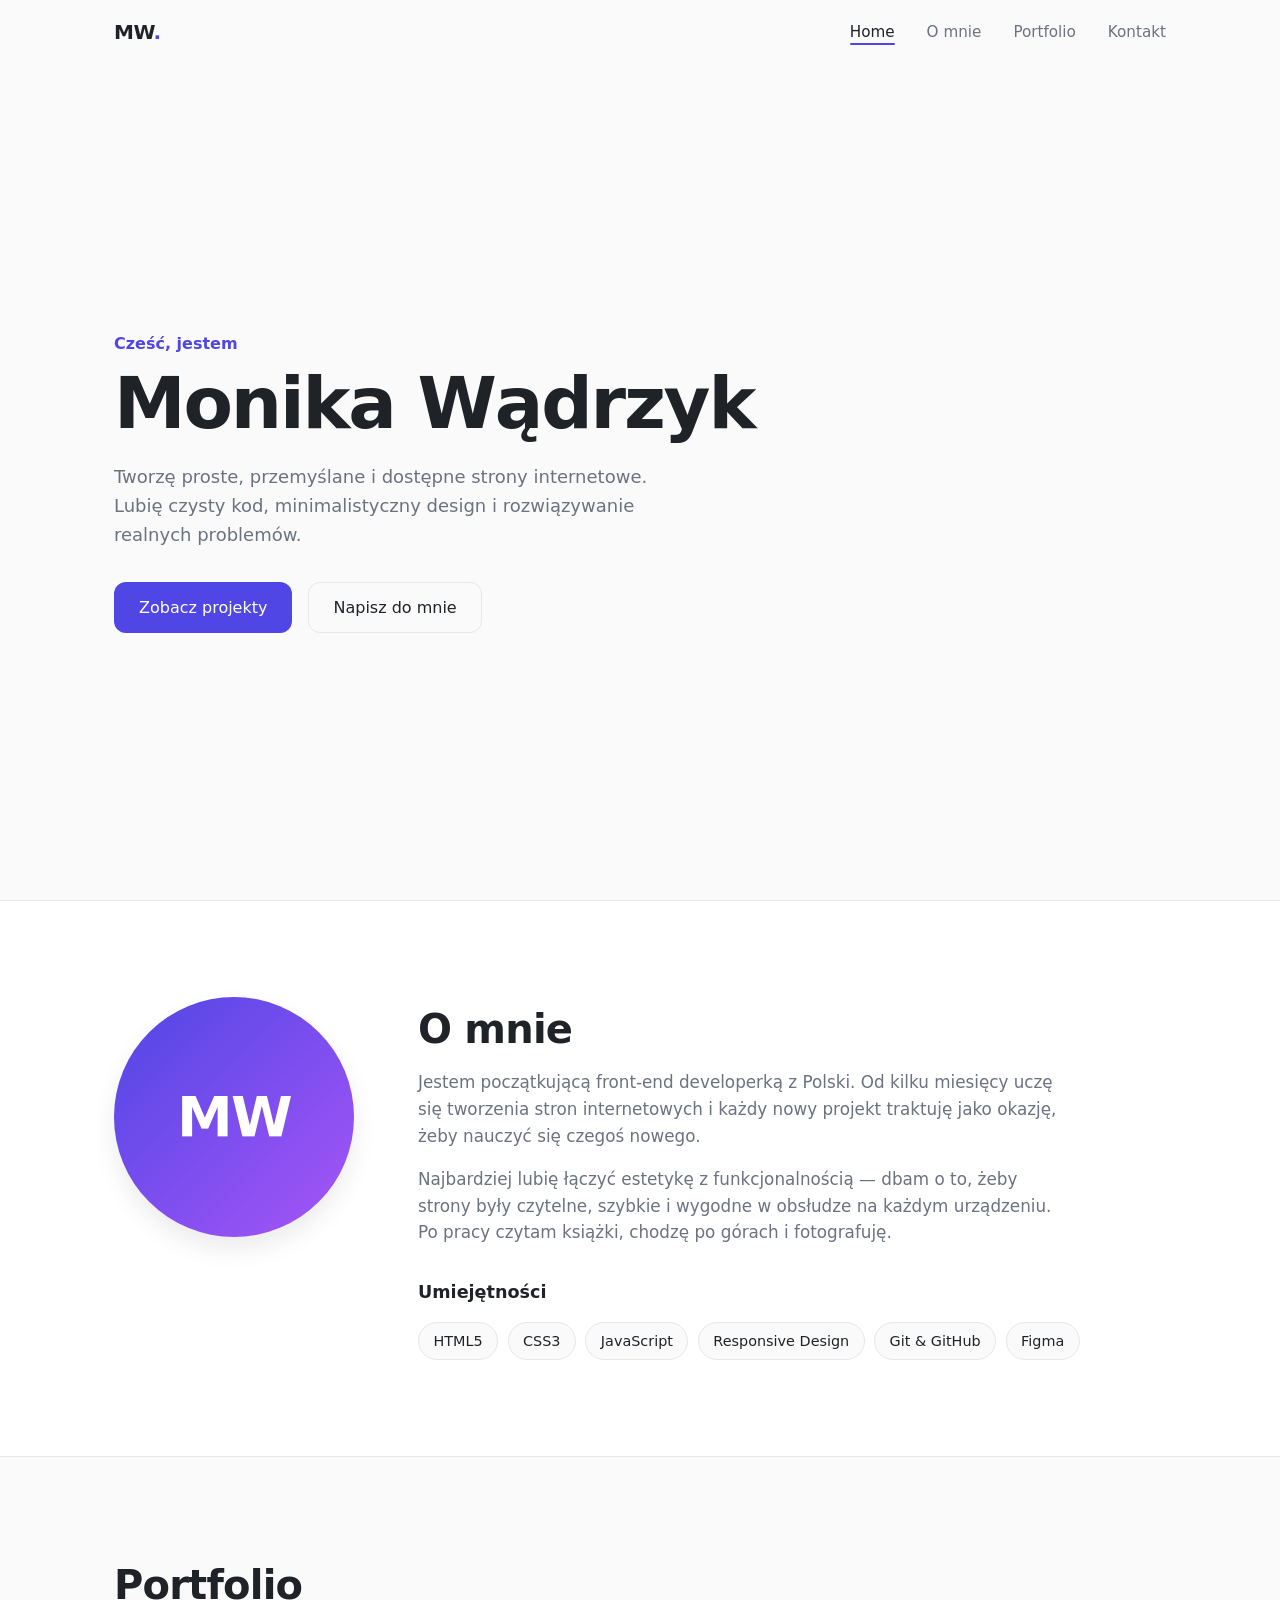
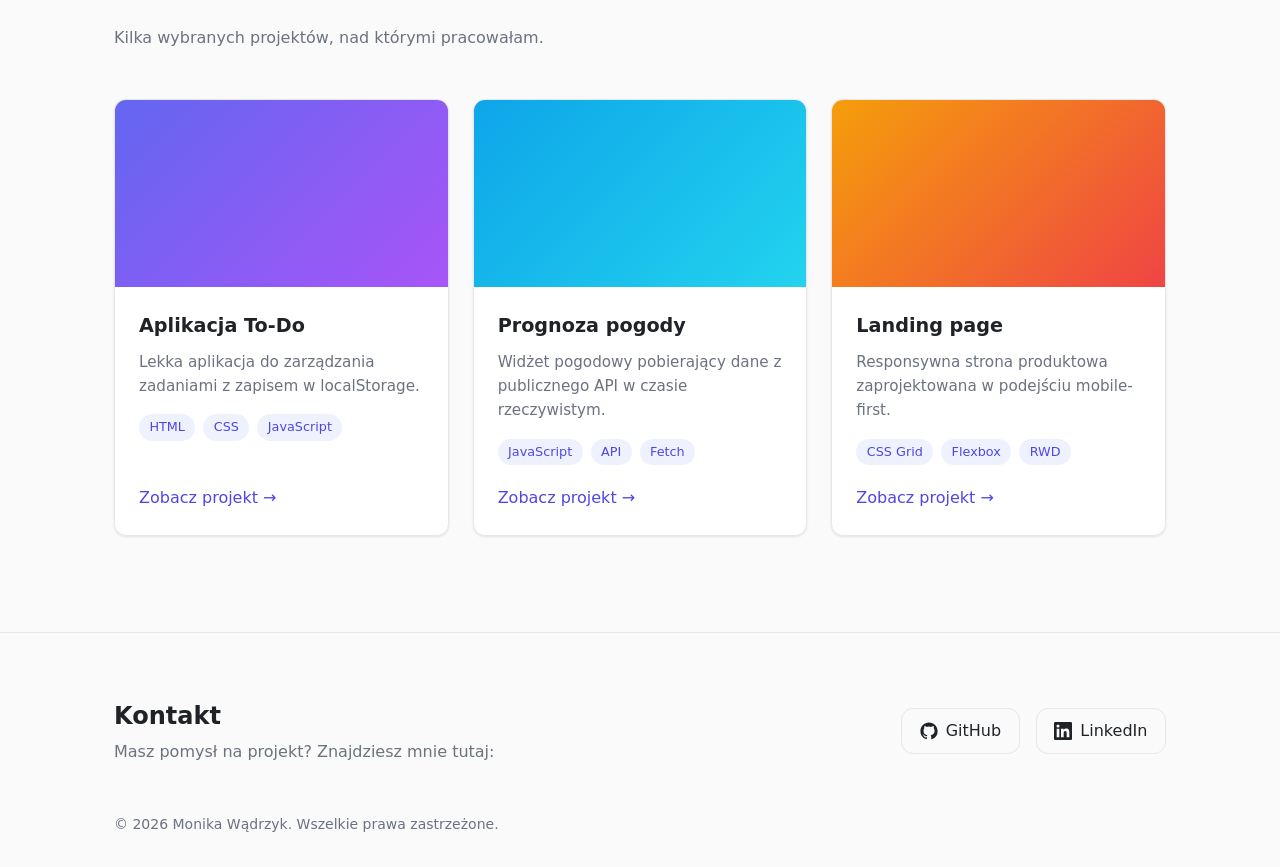
==== index.html @ dde465e7 "Dodaj sekcję O mnie Nowa sekcja z krótkim opisem i listą umiejętności (style w about.css), link w na" ====
<!DOCTYPE html>
<html lang="pl">
<head>
  <meta charset="UTF-8">
  <meta name="viewport" content="width=device-width, initial-scale=1.0">
  <title>Monika Wądrzyk — Strona osobista</title>
  <link rel="stylesheet" href="styles.css">
  <link rel="stylesheet" href="about.css">
</head>
<body>
  <header class="navbar">
    <div class="container navbar__inner">
      <a href="#home" class="navbar__logo">MW<span>.</span></a>
      <button class="navbar__toggle" aria-label="Otwórz menu" aria-expanded="false">
        <span></span><span></span><span></span>
      </button>
      <nav>
        <ul class="navbar__links">
          <li><a href="#home" class="active">Home</a></li>
          <li><a href="#o-mnie">O mnie</a></li>
          <li><a href="#portfolio">Portfolio</a></li>
          <li><a href="#kontakt">Kontakt</a></li>
        </ul>
      </nav>
    </div>
  </header>

  <main>
    <section id="home" class="hero">
      <div class="container">
        <p class="hero__greeting">Cześć, jestem</p>
        <h1 class="hero__name">Monika Wądrzyk</h1>
        <p class="hero__description">
          Tworzę proste, przemyślane i dostępne strony internetowe.
          Lubię czysty kod, minimalistyczny design i rozwiązywanie realnych problemów.
        </p>
        <div class="hero__actions">
          <a href="#portfolio" class="btn btn--primary">Zobacz projekty</a>
          <a href="#kontakt" class="btn btn--ghost">Napisz do mnie</a>
        </div>
      </div>
    </section>

    <section id="o-mnie" class="about">
      <div class="container about__inner">
        <div class="about__photo" aria-hidden="true">MW</div>
        <div class="about__content">
          <h2 class="section-title">O mnie</h2>
          <p class="about__text">
            Jestem początkującą front-end developerką z Polski. Od kilku miesięcy uczę się
            tworzenia stron internetowych i każdy nowy projekt traktuję jako okazję,
            żeby nauczyć się czegoś nowego.
          </p>
          <p class="about__text">
            Najbardziej lubię łączyć estetykę z funkcjonalnością — dbam o to, żeby strony
            były czytelne, szybkie i wygodne w obsłudze na każdym urządzeniu.
            Po pracy czytam książki, chodzę po górach i fotografuję.
          </p>

          <h3 class="about__subtitle">Umiejętności</h3>
          <ul class="about__skills">
            <li>HTML5</li>
            <li>CSS3</li>
            <li>JavaScript</li>
            <li>Responsive Design</li>
            <li>Git &amp; GitHub</li>
            <li>Figma</li>
          </ul>
        </div>
      </div>
    </section>

    <section id="portfolio" class="portfolio">
      <div class="container">
        <h2 class="section-title">Portfolio</h2>
        <p class="section-subtitle">Kilka wybranych projektów, nad którymi pracowałam.</p>

        <div class="cards">
          <article class="card">
            <div class="card__image card__image--1" aria-hidden="true"></div>
            <div class="card__body">
              <h3 class="card__title">Aplikacja To-Do</h3>
              <p class="card__text">Lekka aplikacja do zarządzania zadaniami z zapisem w localStorage.</p>
              <ul class="card__tags">
                <li>HTML</li><li>CSS</li><li>JavaScript</li>
              </ul>
              <a href="#" class="card__link">Zobacz projekt &rarr;</a>
            </div>
          </article>

          <article class="card">
            <div class="card__image card__image--2" aria-hidden="true"></div>
            <div class="card__body">
              <h3 class="card__title">Prognoza pogody</h3>
              <p class="card__text">Widżet pogodowy pobierający dane z publicznego API w czasie rzeczywistym.</p>
              <ul class="card__tags">
                <li>JavaScript</li><li>API</li><li>Fetch</li>
              </ul>
              <a href="#" class="card__link">Zobacz projekt &rarr;</a>
            </div>
          </article>

          <article class="card">
            <div class="card__image card__image--3" aria-hidden="true"></div>
            <div class="card__body">
              <h3 class="card__title">Landing page</h3>
              <p class="card__text">Responsywna strona produktowa zaprojektowana w podejściu mobile-first.</p>
              <ul class="card__tags">
                <li>CSS Grid</li><li>Flexbox</li><li>RWD</li>
              </ul>
              <a href="#" class="card__link">Zobacz projekt &rarr;</a>
            </div>
          </article>
        </div>
      </div>
    </section>
  </main>

  <footer id="kontakt" class="footer">
    <div class="container footer__inner">
      <div>
        <h2 class="footer__title">Kontakt</h2>
        <p class="footer__text">Masz pomysł na projekt? Znajdziesz mnie tutaj:</p>
      </div>
      <ul class="footer__links">
        <li>
          <a href="https://github.com/monikawadrzyk-bot" target="_blank" rel="noopener noreferrer">
            <svg viewBox="0 0 24 24" aria-hidden="true"><path d="M12 .5C5.65.5.5 5.65.5 12a11.5 11.5 0 0 0 7.86 10.92c.58.1.79-.25.79-.56v-2c-3.2.7-3.87-1.37-3.87-1.37-.52-1.33-1.28-1.69-1.28-1.69-1.05-.72.08-.7.08-.7 1.16.08 1.77 1.19 1.77 1.19 1.03 1.77 2.7 1.26 3.36.96.1-.75.4-1.26.73-1.55-2.55-.29-5.24-1.28-5.24-5.69 0-1.26.45-2.29 1.19-3.1-.12-.29-.52-1.46.11-3.05 0 0 .97-.31 3.17 1.18a11 11 0 0 1 5.77 0c2.2-1.49 3.17-1.18 3.17-1.18.63 1.59.23 2.76.11 3.05.74.81 1.19 1.84 1.19 3.1 0 4.42-2.7 5.4-5.26 5.68.41.36.78 1.06.78 2.14v3.17c0 .31.21.67.8.56A11.5 11.5 0 0 0 23.5 12C23.5 5.65 18.35.5 12 .5Z"/></svg>
            GitHub
          </a>
        </li>
        <li>
          <a href="https://www.linkedin.com/" target="_blank" rel="noopener noreferrer">
            <svg viewBox="0 0 24 24" aria-hidden="true"><path d="M20.45 20.45h-3.56v-5.57c0-1.33-.02-3.04-1.85-3.04-1.85 0-2.14 1.45-2.14 2.94v5.67H9.35V9h3.41v1.56h.05c.48-.9 1.64-1.85 3.37-1.85 3.6 0 4.27 2.37 4.27 5.46v6.28ZM5.34 7.43a2.06 2.06 0 1 1 0-4.13 2.06 2.06 0 0 1 0 4.13ZM7.12 20.45H3.56V9h3.56v11.45ZM22.22 0H1.77C.79 0 0 .77 0 1.73v20.54C0 23.23.79 24 1.77 24h20.45c.98 0 1.78-.77 1.78-1.73V1.73C24 .77 23.2 0 22.22 0Z"/></svg>
            LinkedIn
          </a>
        </li>
      </ul>
    </div>
    <div class="container footer__bottom">
      <p>&copy; <span id="year"></span> Monika Wądrzyk. Wszelkie prawa zastrzeżone.</p>
    </div>
  </footer>

  <script src="script.js"></script>
</body>
</html>
---- styles.css ----
/* ===== Zmienne ===== */
:root {
  --color-bg: #fafafa;
  --color-surface: #ffffff;
  --color-text: #1f2328;
  --color-muted: #6b7280;
  --color-border: #e5e7eb;
  --color-accent: #4f46e5;
  --color-accent-hover: #4338ca;
  --color-accent-soft: #eef2ff;

  --font-sans: system-ui, -apple-system, "Segoe UI", Roboto, "Helvetica Neue", Arial, sans-serif;
  --radius: 12px;
  --shadow: 0 1px 3px rgba(0, 0, 0, 0.06), 0 1px 2px rgba(0, 0, 0, 0.04);
  --shadow-hover: 0 12px 24px rgba(0, 0, 0, 0.08);
  --max-width: 1100px;
  --nav-height: 64px;
  --transition: 0.2s ease;
}

@media (prefers-color-scheme: dark) {
  :root {
    --color-bg: #0f1115;
    --color-surface: #171a21;
    --color-text: #e6e8eb;
    --color-muted: #9aa1ac;
    --color-border: #2a2f3a;
    --color-accent: #818cf8;
    --color-accent-hover: #a5b4fc;
    --color-accent-soft: #1e2140;
    --shadow: 0 1px 3px rgba(0, 0, 0, 0.4);
    --shadow-hover: 0 12px 24px rgba(0, 0, 0, 0.5);
  }
}

/* ===== Reset / baza ===== */
*,
*::before,
*::after {
  box-sizing: border-box;
  margin: 0;
  padding: 0;
}

html {
  scroll-behavior: smooth;
  scroll-padding-top: var(--nav-height);
}

body {
  font-family: var(--font-sans);
  background: var(--color-bg);
  color: var(--color-text);
  line-height: 1.6;
  -webkit-font-smoothing: antialiased;
}

a {
  color: inherit;
  text-decoration: none;
}

ul {
  list-style: none;
}

.container {
  width: 100%;
  max-width: var(--max-width);
  margin: 0 auto;
  padding: 0 1.5rem;
}

/* ===== Navbar ===== */
.navbar {
  position: sticky;
  top: 0;
  z-index: 100;
  height: var(--nav-height);
  background: color-mix(in srgb, var(--color-bg) 85%, transparent);
  backdrop-filter: blur(10px);
  border-bottom: 1px solid transparent;
  transition: border-color var(--transition);
}

.navbar.scrolled {
  border-bottom-color: var(--color-border);
}

.navbar__inner {
  display: flex;
  align-items: center;
  justify-content: space-between;
  height: 100%;
}

.navbar__logo {
  font-weight: 700;
  font-size: 1.25rem;
  letter-spacing: -0.02em;
}

.navbar__logo span {
  color: var(--color-accent);
}

.navbar__links {
  display: flex;
  gap: 2rem;
}

.navbar__links a {
  font-size: 0.95rem;
  color: var(--color-muted);
  position: relative;
  transition: color var(--transition);
}

.navbar__links a:hover,
.navbar__links a.active {
  color: var(--color-text);
}

.navbar__links a.active::after {
  content: "";
  position: absolute;
  left: 0;
  right: 0;
  bottom: -4px;
  height: 2px;
  background: var(--color-accent);
  border-radius: 2px;
}

.navbar__toggle {
  display: none;
  flex-direction: column;
  gap: 5px;
  background: none;
  border: none;
  cursor: pointer;
  padding: 0.5rem;
}

.navbar__toggle span {
  width: 22px;
  height: 2px;
  background: var(--color-text);
  border-radius: 2px;
  transition: transform var(--transition), opacity var(--transition);
}

/* ===== Hero ===== */
.hero {
  min-height: calc(100vh - var(--nav-height));
  display: flex;
  align-items: center;
  padding: 4rem 0;
}

.hero__greeting {
  color: var(--color-accent);
  font-weight: 600;
  margin-bottom: 0.5rem;
}

.hero__name {
  font-size: clamp(2.5rem, 7vw, 4.5rem);
  line-height: 1.1;
  letter-spacing: -0.03em;
  margin-bottom: 1.25rem;
}

.hero__description {
  max-width: 560px;
  font-size: 1.125rem;
  color: var(--color-muted);
  margin-bottom: 2rem;
}

.hero__actions {
  display: flex;
  flex-wrap: wrap;
  gap: 1rem;
}

/* ===== Przyciski ===== */
.btn {
  display: inline-block;
  padding: 0.75rem 1.5rem;
  border-radius: var(--radius);
  font-weight: 500;
  border: 1px solid transparent;
  transition: background var(--transition), border-color var(--transition), transform var(--transition);
}

.btn:hover {
  transform: translateY(-2px);
}

.btn--primary {
  background: var(--color-accent);
  color: #fff;
}

.btn--primary:hover {
  background: var(--color-accent-hover);
}

.btn--ghost {
  border-color: var(--color-border);
}

.btn--ghost:hover {
  border-color: var(--color-accent);
}

/* ===== Portfolio ===== */
.portfolio {
  padding: 6rem 0;
}

.section-title {
  font-size: clamp(1.75rem, 4vw, 2.5rem);
  letter-spacing: -0.02em;
  margin-bottom: 0.5rem;
}

.section-subtitle {
  color: var(--color-muted);
  margin-bottom: 3rem;
}

.cards {
  display: grid;
  grid-template-columns: repeat(auto-fit, minmax(280px, 1fr));
  gap: 1.5rem;
}

.card {
  background: var(--color-surface);
  border: 1px solid var(--color-border);
  border-radius: var(--radius);
  overflow: hidden;
  box-shadow: var(--shadow);
  transition: transform var(--transition), box-shadow var(--transition);
  display: flex;
  flex-direction: column;
}

.card:hover {
  transform: translateY(-4px);
  box-shadow: var(--shadow-hover);
}

.card__image {
  aspect-ratio: 16 / 9;
}

.card__image--1 { background: linear-gradient(135deg, #6366f1, #a855f7); }
.card__image--2 { background: linear-gradient(135deg, #0ea5e9, #22d3ee); }
.card__image--3 { background: linear-gradient(135deg, #f59e0b, #ef4444); }

.card__body {
  padding: 1.5rem;
  display: flex;
  flex-direction: column;
  flex: 1;
}

.card__title {
  font-size: 1.2rem;
  margin-bottom: 0.5rem;
}

.card__text {
  color: var(--color-muted);
  font-size: 0.95rem;
  margin-bottom: 1rem;
}

.card__tags {
  display: flex;
  flex-wrap: wrap;
  gap: 0.5rem;
  margin-bottom: 1.25rem;
}

.card__tags li {
  font-size: 0.8rem;
  padding: 0.2rem 0.65rem;
  border-radius: 999px;
  background: var(--color-accent-soft);
  color: var(--color-accent);
}

.card__link {
  margin-top: auto;
  font-weight: 500;
  color: var(--color-accent);
}

.card__link:hover {
  color: var(--color-accent-hover);
}

/* ===== Stopka ===== */
.footer {
  border-top: 1px solid var(--color-border);
  padding: 4rem 0 2rem;
}

.footer__inner {
  display: flex;
  flex-wrap: wrap;
  justify-content: space-between;
  align-items: center;
  gap: 2rem;
  margin-bottom: 3rem;
}

.footer__title {
  font-size: 1.5rem;
  margin-bottom: 0.25rem;
}

.footer__text {
  color: var(--color-muted);
}

.footer__links {
  display: flex;
  gap: 1rem;
}

.footer__links a {
  display: inline-flex;
  align-items: center;
  gap: 0.5rem;
  padding: 0.6rem 1.1rem;
  border: 1px solid var(--color-border);
  border-radius: var(--radius);
  transition: border-color var(--transition), color var(--transition);
}

.footer__links a:hover {
  border-color: var(--color-accent);
  color: var(--color-accent);
}

.footer__links svg {
  width: 18px;
  height: 18px;
  fill: currentColor;
}

.footer__bottom {
  color: var(--color-muted);
  font-size: 0.875rem;
}

/* ===== Animacja pojawiania się ===== */
.reveal {
  opacity: 0;
  transform: translateY(20px);
  transition: opacity 0.6s ease, transform 0.6s ease;
}

.reveal.visible {
  opacity: 1;
  transform: none;
}

@media (prefers-reduced-motion: reduce) {
  html { scroll-behavior: auto; }
  *, .reveal {
    transition: none !important;
  }
  .reveal {
    opacity: 1;
    transform: none;
  }
}

/* ===== Responsywność ===== */
@media (max-width: 640px) {
  .navbar__toggle {
    display: flex;
    margin-left: auto;
  }

  .navbar__links {
    position: absolute;
    top: var(--nav-height);
    left: 0;
    right: 0;
    flex-direction: column;
    gap: 0;
    background: var(--color-bg);
    border-bottom: 1px solid var(--color-border);
    max-height: 0;
    overflow: hidden;
    transition: max-height var(--transition);
  }

  .navbar__links.open {
    max-height: 300px;
  }

  .navbar__links a {
    display: block;
    padding: 1rem 1.5rem;
  }

  .navbar__links a.active::after {
    display: none;
  }

  .navbar__toggle[aria-expanded="true"] span:nth-child(1) {
    transform: translateY(7px) rotate(45deg);
  }
  .navbar__toggle[aria-expanded="true"] span:nth-child(2) {
    opacity: 0;
  }
  .navbar__toggle[aria-expanded="true"] span:nth-child(3) {
    transform: translateY(-7px) rotate(-45deg);
  }
}
---- about.css ----
/* ===== Sekcja O mnie ===== */
.about {
  padding: 6rem 0;
  background: var(--color-surface);
  border-top: 1px solid var(--color-border);
  border-bottom: 1px solid var(--color-border);
}

.about__inner {
  display: grid;
  grid-template-columns: 240px 1fr;
  gap: 4rem;
  align-items: start;
}

.about__photo {
  aspect-ratio: 1;
  border-radius: 50%;
  display: grid;
  place-items: center;
  font-size: 3.5rem;
  font-weight: 700;
  letter-spacing: -0.03em;
  color: #fff;
  background: linear-gradient(135deg, var(--color-accent), #a855f7);
  box-shadow: var(--shadow-hover);
}

.about__text {
  color: var(--color-muted);
  font-size: 1.05rem;
  max-width: 640px;
  margin-bottom: 1rem;
}

.about__subtitle {
  font-size: 1.1rem;
  margin: 2rem 0 1rem;
}

.about__skills {
  display: flex;
  flex-wrap: wrap;
  gap: 0.6rem;
}

.about__skills li {
  padding: 0.4rem 0.9rem;
  border: 1px solid var(--color-border);
  border-radius: 999px;
  font-size: 0.9rem;
  background: var(--color-bg);
  transition: border-color var(--transition), color var(--transition);
}

.about__skills li:hover {
  border-color: var(--color-accent);
  color: var(--color-accent);
}

@media (max-width: 768px) {
  .about__inner {
    grid-template-columns: 1fr;
    gap: 2rem;
  }

  .about__photo {
    width: 160px;
    font-size: 2.5rem;
  }
}
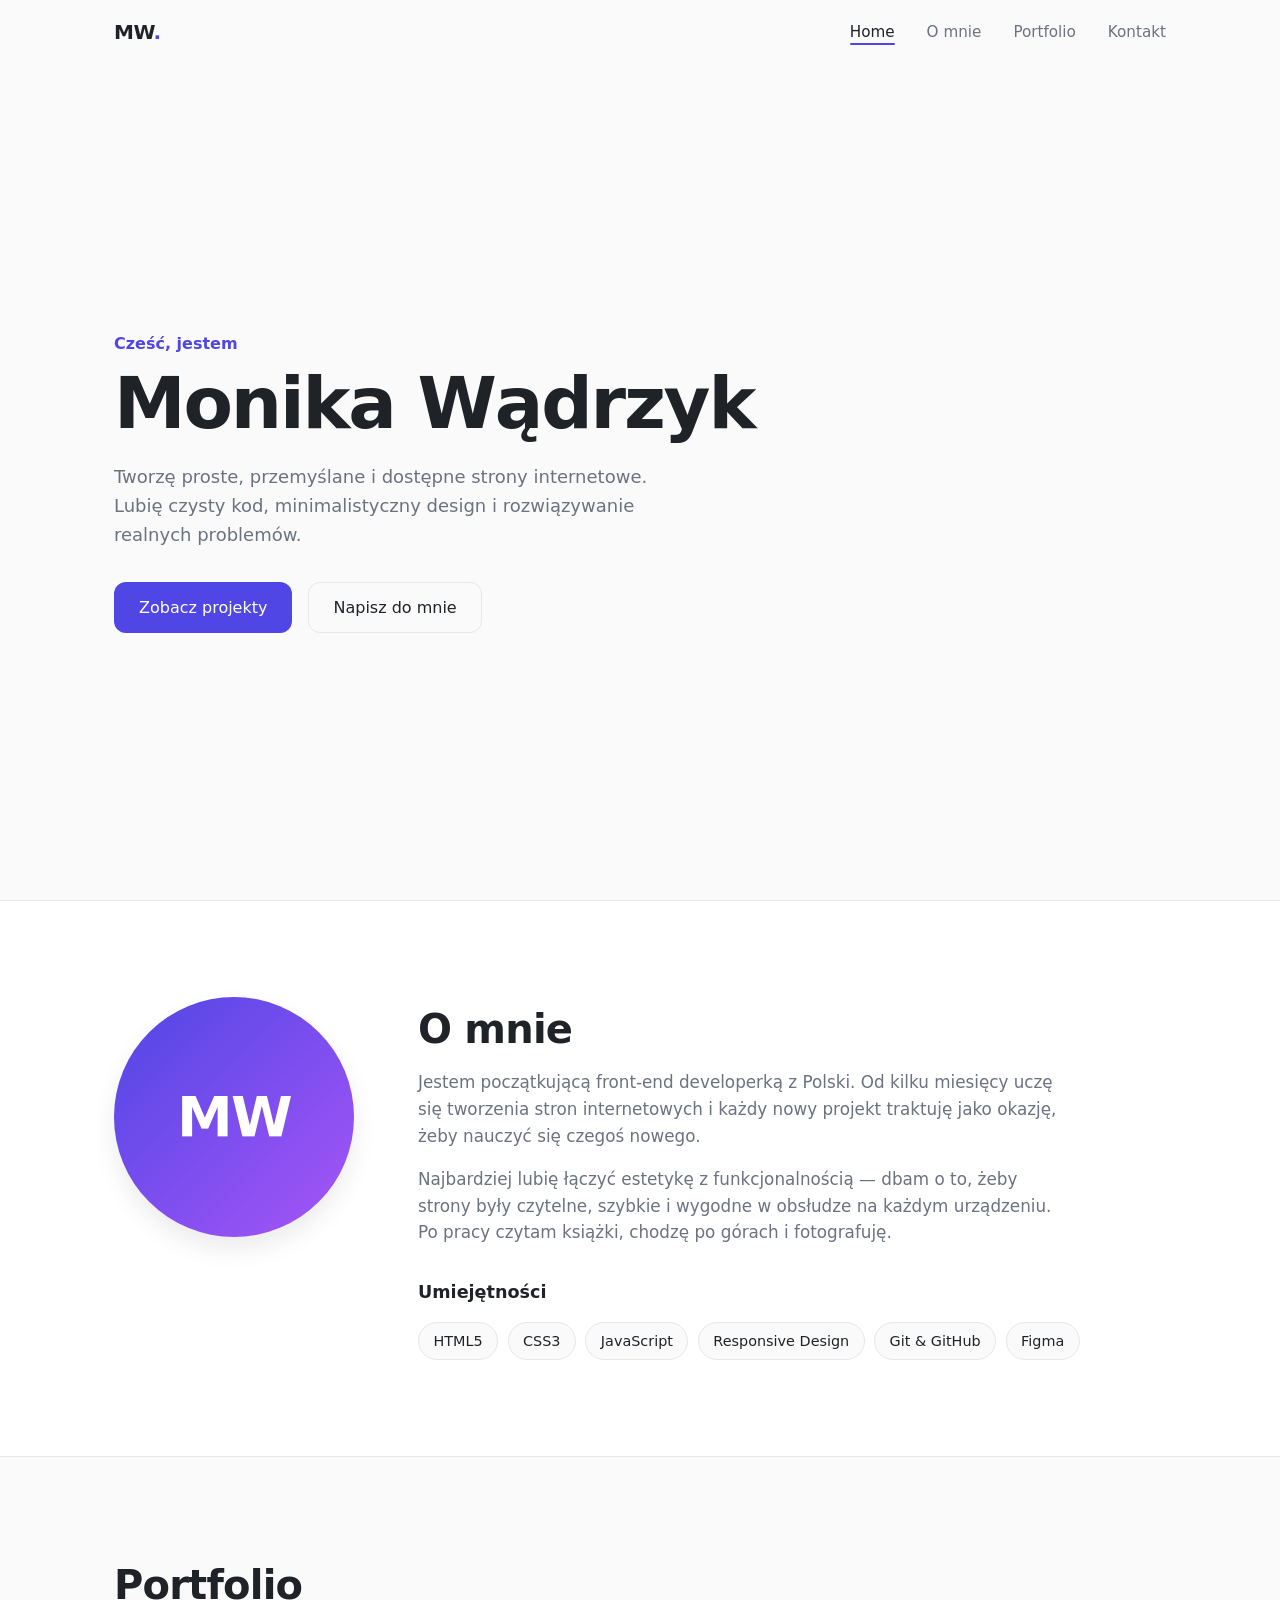
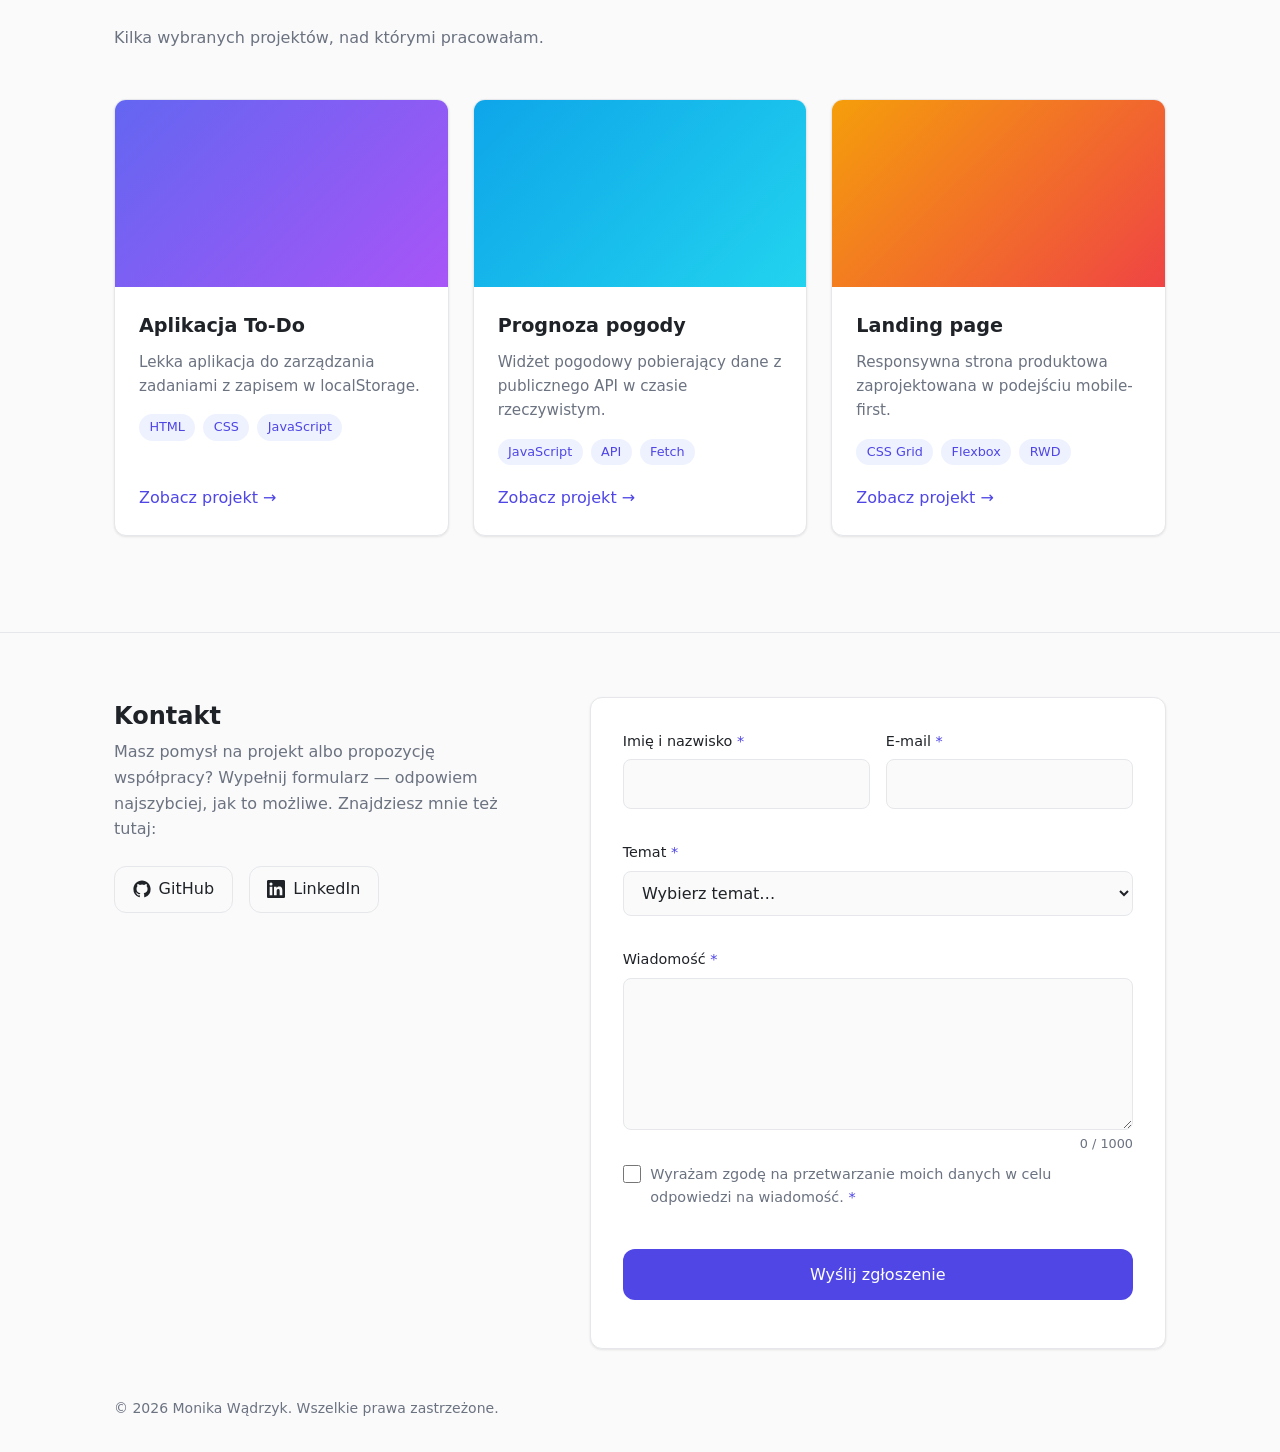
==== commit cfd72e62: "Dodaj formularz kontaktowy z walidacją Formularz w sekcji Kontakt: imię, e-mail, temat, wiadomość i " ====
--- a/index.html
+++ b/index.html
@@ -6,6 +6,7 @@
   <title>Monika Wądrzyk — Strona osobista</title>
   <link rel="stylesheet" href="styles.css">
   <link rel="stylesheet" href="about.css">
+  <link rel="stylesheet" href="contact.css">
 </head>
 <body>
   <header class="navbar">
@@ -117,11 +118,13 @@
   </main>
 
   <footer id="kontakt" class="footer">
-    <div class="container footer__inner">
-      <div>
+    <div class="container footer__inner contact">
+      <div class="contact__intro">
         <h2 class="footer__title">Kontakt</h2>
-        <p class="footer__text">Masz pomysł na projekt? Znajdziesz mnie tutaj:</p>
-      </div>
+        <p class="footer__text">
+          Masz pomysł na projekt albo propozycję współpracy? Wypełnij formularz —
+          odpowiem najszybciej, jak to możliwe. Znajdziesz mnie też tutaj:
+        </p>
       <ul class="footer__links">
         <li>
           <a href="https://github.com/monikawadrzyk-bot" target="_blank" rel="noopener noreferrer">
@@ -136,6 +139,55 @@
           </a>
         </li>
       </ul>
+      </div>
+
+      <form class="contact__form" id="contact-form" novalidate data-endpoint="">
+        <div class="form__row">
+          <div class="form__field">
+            <label for="cf-name">Imię i nazwisko <span aria-hidden="true">*</span></label>
+            <input type="text" id="cf-name" name="name" autocomplete="name" required minlength="2"
+                   aria-describedby="cf-name-error">
+            <p class="form__error" id="cf-name-error" aria-live="polite"></p>
+          </div>
+          <div class="form__field">
+            <label for="cf-email">E-mail <span aria-hidden="true">*</span></label>
+            <input type="email" id="cf-email" name="email" autocomplete="email" required
+                   aria-describedby="cf-email-error">
+            <p class="form__error" id="cf-email-error" aria-live="polite"></p>
+          </div>
+        </div>
+
+        <div class="form__field">
+          <label for="cf-topic">Temat <span aria-hidden="true">*</span></label>
+          <select id="cf-topic" name="topic" required aria-describedby="cf-topic-error">
+            <option value="">Wybierz temat…</option>
+            <option value="projekt">Nowy projekt / zlecenie</option>
+            <option value="wspolpraca">Współpraca</option>
+            <option value="pytanie">Pytanie</option>
+            <option value="inne">Inne</option>
+          </select>
+          <p class="form__error" id="cf-topic-error" aria-live="polite"></p>
+        </div>
+
+        <div class="form__field">
+          <label for="cf-message">Wiadomość <span aria-hidden="true">*</span></label>
+          <textarea id="cf-message" name="message" rows="5" required minlength="10" maxlength="1000"
+                    aria-describedby="cf-message-error cf-message-count"></textarea>
+          <div class="form__meta">
+            <p class="form__error" id="cf-message-error" aria-live="polite"></p>
+            <span class="form__count" id="cf-message-count">0 / 1000</span>
+          </div>
+        </div>
+
+        <div class="form__field form__field--checkbox">
+          <input type="checkbox" id="cf-consent" name="consent" required aria-describedby="cf-consent-error">
+          <label for="cf-consent">Wyrażam zgodę na przetwarzanie moich danych w celu odpowiedzi na wiadomość. <span aria-hidden="true">*</span></label>
+          <p class="form__error" id="cf-consent-error" aria-live="polite"></p>
+        </div>
+
+        <button type="submit" class="btn btn--primary form__submit">Wyślij zgłoszenie</button>
+        <p class="form__status" id="cf-status" role="status"></p>
+      </form>
     </div>
     <div class="container footer__bottom">
       <p>&copy; <span id="year"></span> Monika Wądrzyk. Wszelkie prawa zastrzeżone.</p>
--- a/styles.css
+++ b/styles.css
@@ -8,6 +8,8 @@
   --color-accent: #4f46e5;
   --color-accent-hover: #4338ca;
   --color-accent-soft: #eef2ff;
+  --color-error: #dc2626;
+  --color-success: #16a34a;
 
   --font-sans: system-ui, -apple-system, "Segoe UI", Roboto, "Helvetica Neue", Arial, sans-serif;
   --radius: 12px;
@@ -28,6 +30,8 @@
     --color-accent: #818cf8;
     --color-accent-hover: #a5b4fc;
     --color-accent-soft: #1e2140;
+    --color-error: #f87171;
+    --color-success: #4ade80;
     --shadow: 0 1px 3px rgba(0, 0, 0, 0.4);
     --shadow-hover: 0 12px 24px rgba(0, 0, 0, 0.5);
   }
--- a/contact.css
+++ b/contact.css
@@ -0,0 +1,163 @@
+/* ===== Kontakt z formularzem ===== */
+.contact {
+  display: grid;
+  grid-template-columns: 1fr 1.4fr;
+  gap: 4rem;
+  align-items: start;
+}
+
+.contact__intro .footer__text {
+  margin-bottom: 1.5rem;
+}
+
+.contact__intro .footer__links {
+  flex-wrap: wrap;
+}
+
+.contact__form {
+  background: var(--color-surface);
+  border: 1px solid var(--color-border);
+  border-radius: var(--radius);
+  padding: 2rem;
+  box-shadow: var(--shadow);
+}
+
+.form__row {
+  display: grid;
+  grid-template-columns: 1fr 1fr;
+  gap: 1rem;
+}
+
+.form__field {
+  display: flex;
+  flex-direction: column;
+  margin-bottom: 0.5rem;
+}
+
+.form__field label {
+  font-size: 0.9rem;
+  font-weight: 500;
+  margin-bottom: 0.4rem;
+}
+
+.form__field label span {
+  color: var(--color-accent);
+}
+
+.form__field input,
+.form__field select,
+.form__field textarea {
+  font: inherit;
+  color: var(--color-text);
+  background: var(--color-bg);
+  border: 1px solid var(--color-border);
+  border-radius: 8px;
+  padding: 0.7rem 0.9rem;
+  transition: border-color var(--transition), box-shadow var(--transition);
+}
+
+.form__field textarea {
+  resize: vertical;
+  min-height: 120px;
+}
+
+.form__field input:focus,
+.form__field select:focus,
+.form__field textarea:focus {
+  outline: none;
+  border-color: var(--color-accent);
+  box-shadow: 0 0 0 3px var(--color-accent-soft);
+}
+
+.form__field [aria-invalid="true"] {
+  border-color: var(--color-error);
+}
+
+.form__field [aria-invalid="true"]:focus {
+  box-shadow: 0 0 0 3px color-mix(in srgb, var(--color-error) 20%, transparent);
+}
+
+.form__error {
+  min-height: 1.25rem;
+  font-size: 0.8rem;
+  color: var(--color-error);
+  margin-top: 0.25rem;
+}
+
+.form__meta {
+  display: flex;
+  justify-content: space-between;
+  gap: 1rem;
+}
+
+.form__count {
+  font-size: 0.8rem;
+  color: var(--color-muted);
+  margin-top: 0.25rem;
+  white-space: nowrap;
+}
+
+.form__field--checkbox {
+  display: grid;
+  grid-template-columns: auto 1fr;
+  column-gap: 0.6rem;
+  align-items: start;
+}
+
+.form__field--checkbox input {
+  width: 18px;
+  height: 18px;
+  margin-top: 0.15rem;
+  accent-color: var(--color-accent);
+}
+
+.form__field--checkbox label {
+  font-weight: 400;
+  color: var(--color-muted);
+  margin-bottom: 0;
+}
+
+.form__field--checkbox .form__error {
+  grid-column: 2;
+}
+
+.form__submit {
+  width: 100%;
+  font: inherit;
+  font-weight: 500;
+  cursor: pointer;
+  margin-top: 0.5rem;
+}
+
+.form__submit:disabled {
+  opacity: 0.6;
+  cursor: progress;
+  transform: none;
+}
+
+.form__status {
+  margin-top: 1rem;
+  font-size: 0.9rem;
+  text-align: center;
+}
+
+.form__status--success { color: var(--color-success); }
+.form__status--error { color: var(--color-error); }
+
+@media (max-width: 860px) {
+  .contact {
+    grid-template-columns: 1fr;
+    gap: 2.5rem;
+  }
+}
+
+@media (max-width: 520px) {
+  .contact__form {
+    padding: 1.25rem;
+  }
+
+  .form__row {
+    grid-template-columns: 1fr;
+    gap: 0;
+  }
+}
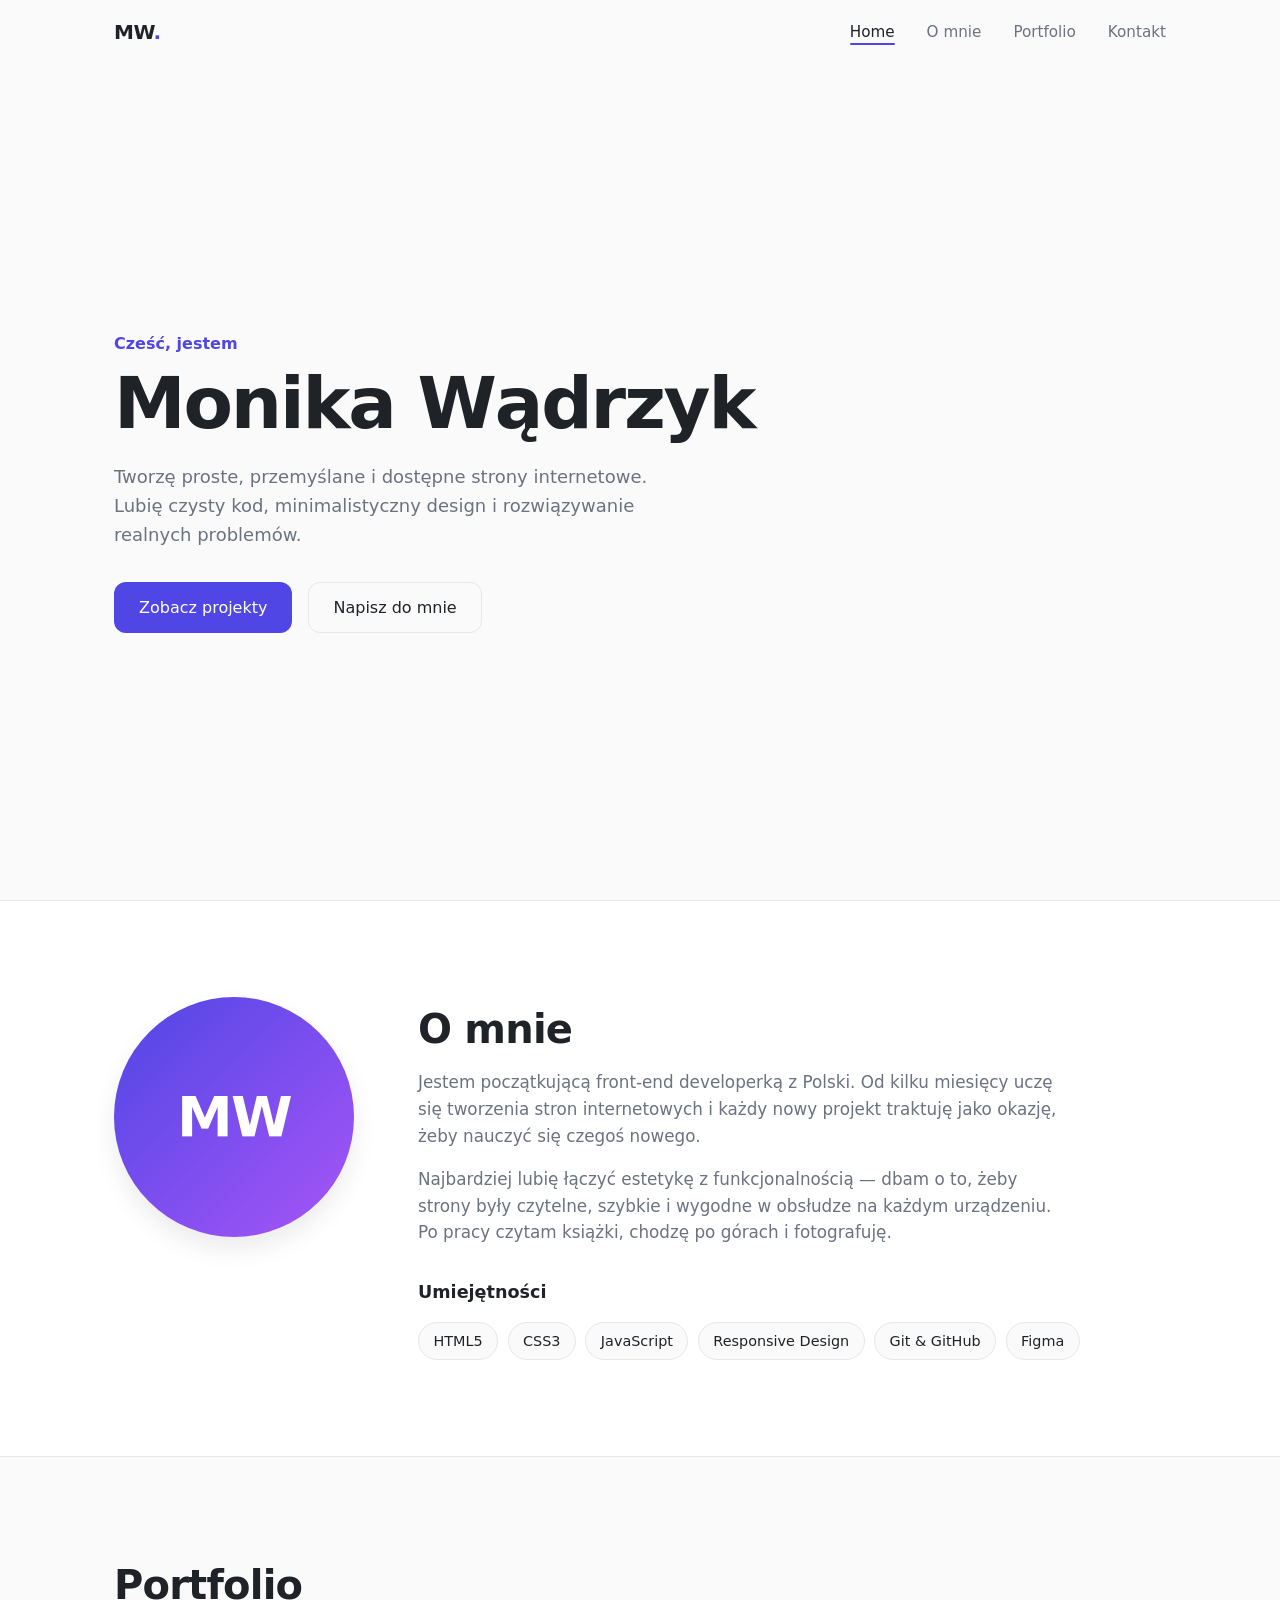
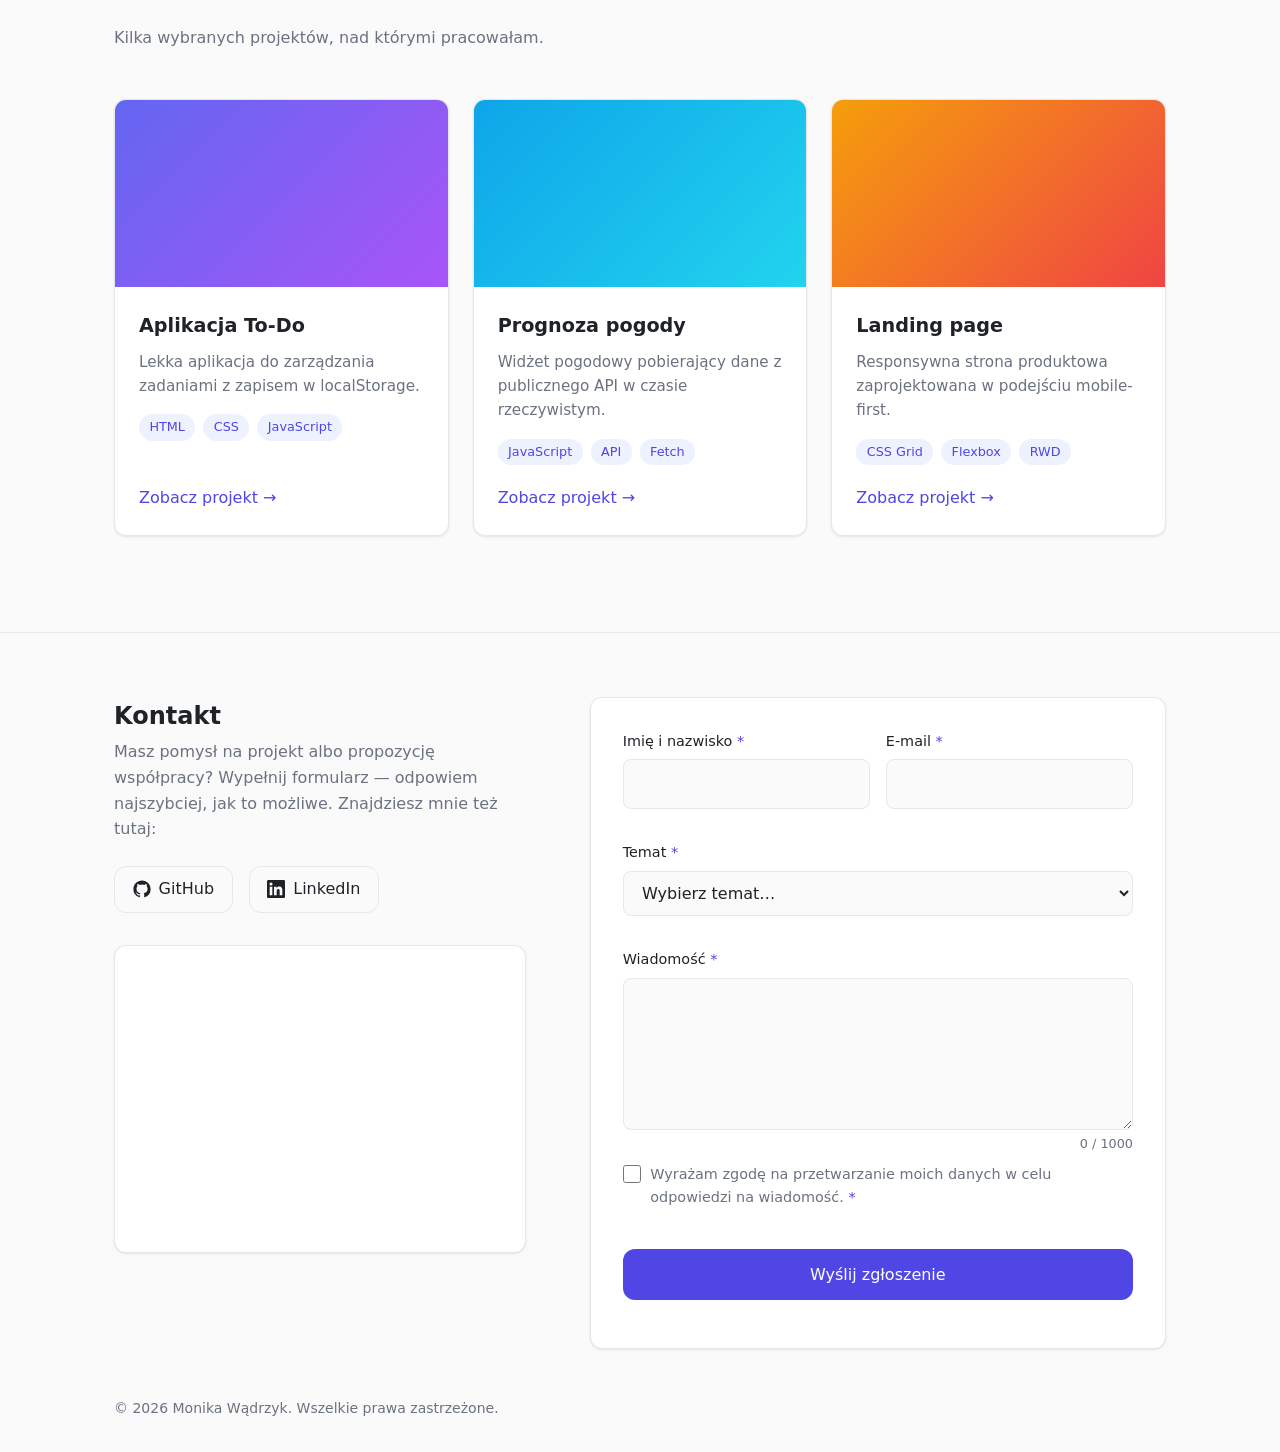
==== commit 6a297b64: "Dodaj mapę Warszawy w sekcji Kontakt Osadzona mapa Google Maps (bez klucza API) w lewej kolumnie, po" ====
--- a/index.html
+++ b/index.html
@@ -139,6 +139,15 @@
           </a>
         </li>
       </ul>
+
+        <div class="contact__map">
+          <iframe
+            src="https://www.google.com/maps?q=Warszawa&amp;z=11&amp;output=embed"
+            title="Mapa: Warszawa"
+            loading="lazy"
+            referrerpolicy="no-referrer-when-downgrade"
+            allowfullscreen></iframe>
+        </div>
       </div>
 
       <form class="contact__form" id="contact-form" novalidate data-endpoint="">
--- a/contact.css
+++ b/contact.css
@@ -12,6 +12,23 @@
 
 .contact__intro .footer__links {
   flex-wrap: wrap;
+}
+
+.contact__map {
+  margin-top: 2rem;
+  border: 1px solid var(--color-border);
+  border-radius: var(--radius);
+  overflow: hidden;
+  box-shadow: var(--shadow);
+  background: var(--color-surface);
+  aspect-ratio: 4 / 3;
+}
+
+.contact__map iframe {
+  display: block;
+  width: 100%;
+  height: 100%;
+  border: 0;
 }
 
 .contact__form {
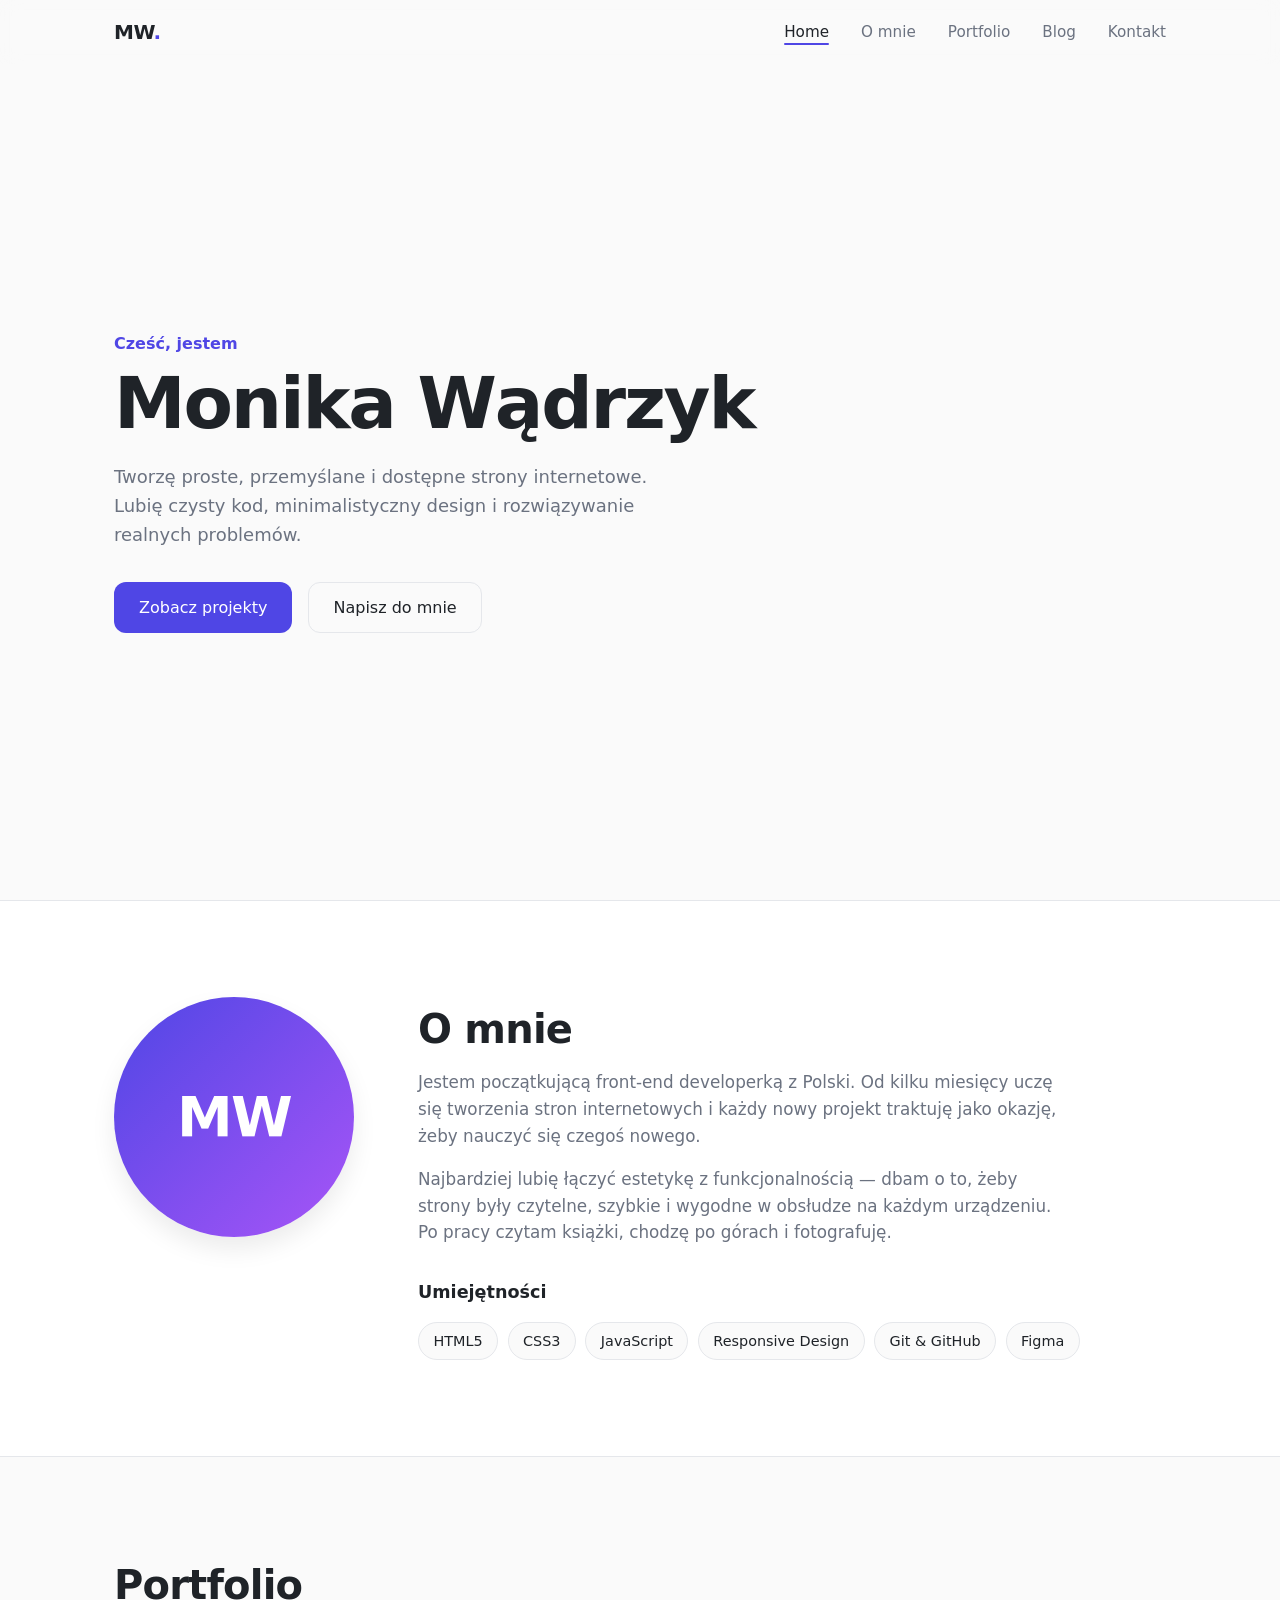
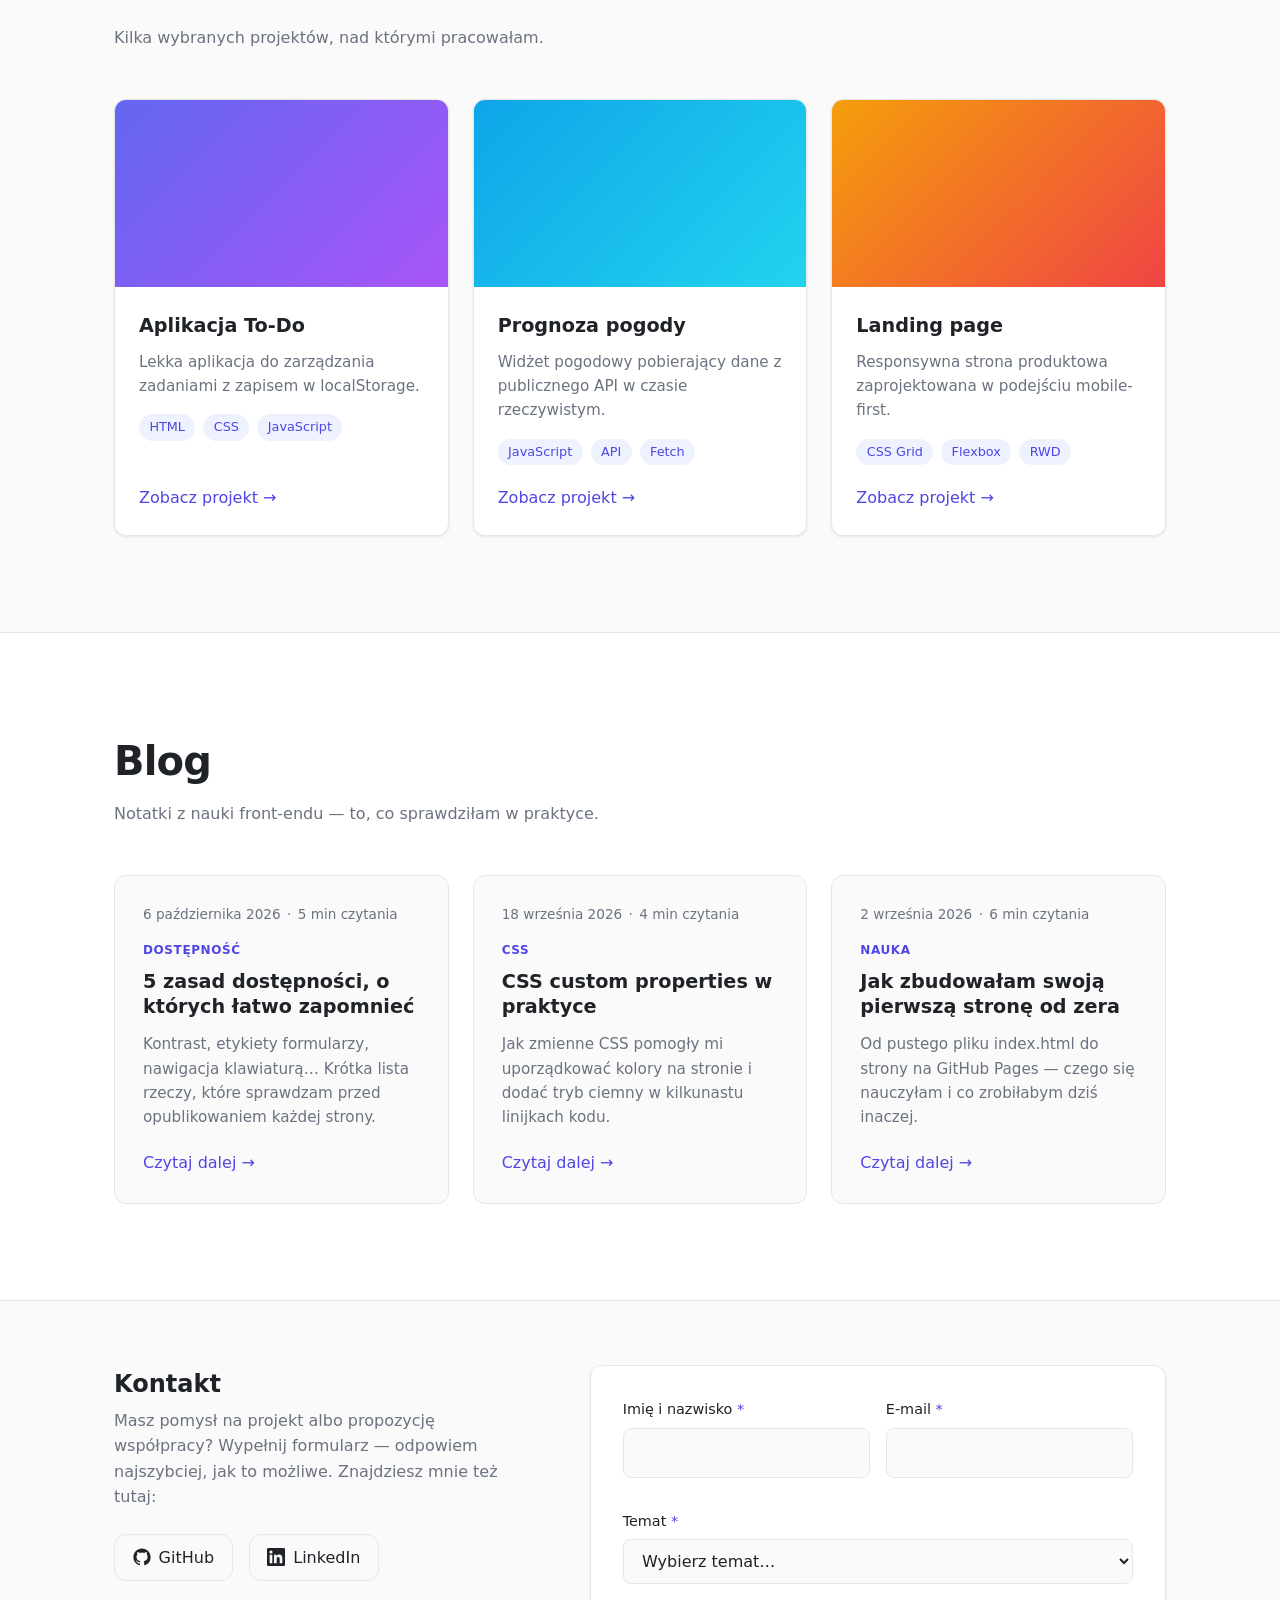
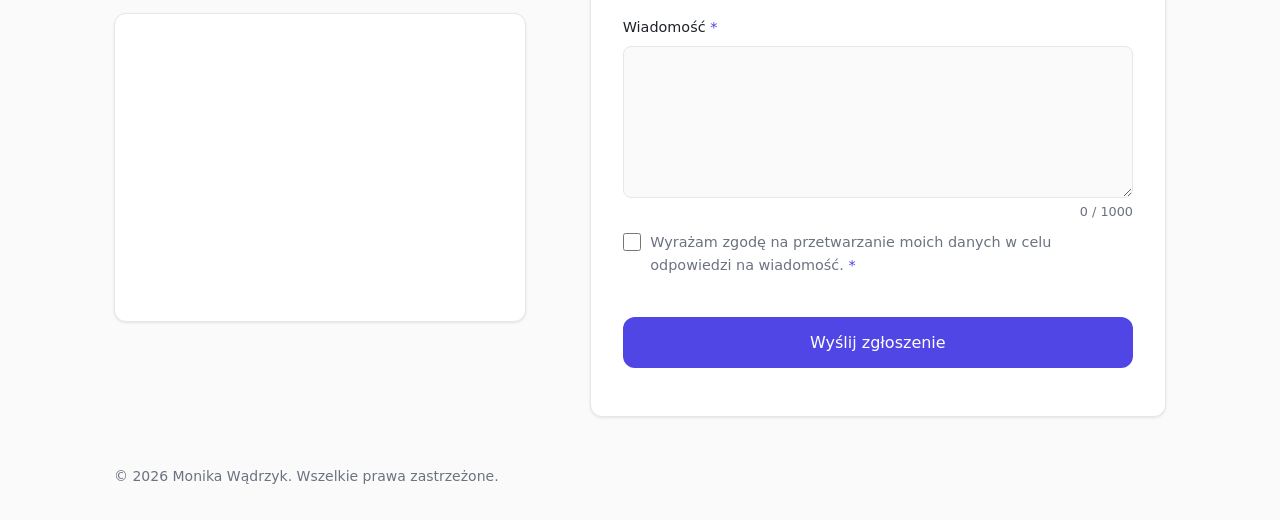
==== commit 25c1ba9f: "Dodaj sekcję Blog z trzema przykładowymi artykułami Na stronie głównej sekcja Blog z kartami wpisów " ====
--- a/index.html
+++ b/index.html
@@ -7,6 +7,7 @@
   <link rel="stylesheet" href="styles.css">
   <link rel="stylesheet" href="about.css">
   <link rel="stylesheet" href="contact.css">
+  <link rel="stylesheet" href="blog.css">
 </head>
 <body>
   <header class="navbar">
@@ -20,6 +21,7 @@
           <li><a href="#home" class="active">Home</a></li>
           <li><a href="#o-mnie">O mnie</a></li>
           <li><a href="#portfolio">Portfolio</a></li>
+          <li><a href="#blog">Blog</a></li>
           <li><a href="#kontakt">Kontakt</a></li>
         </ul>
       </nav>
@@ -111,6 +113,66 @@
               </ul>
               <a href="#" class="card__link">Zobacz projekt &rarr;</a>
             </div>
+          </article>
+        </div>
+      </div>
+    </section>
+
+    <section id="blog" class="blog">
+      <div class="container">
+        <h2 class="section-title">Blog</h2>
+        <p class="section-subtitle">Notatki z nauki front-endu — to, co sprawdziłam w praktyce.</p>
+
+        <div class="posts">
+          <article class="post">
+            <div class="post__meta">
+              <time datetime="2026-10-06">6 października 2026</time>
+              <span aria-hidden="true">·</span>
+              <span>5 min czytania</span>
+            </div>
+            <span class="post__tag">Dostępność</span>
+            <h3 class="post__title">
+              <a href="blog/dostepnosc-5-zasad.html">5 zasad dostępności, o których łatwo zapomnieć</a>
+            </h3>
+            <p class="post__excerpt">
+              Kontrast, etykiety formularzy, nawigacja klawiaturą… Krótka lista rzeczy, które sprawdzam
+              przed opublikowaniem każdej strony.
+            </p>
+            <a href="blog/dostepnosc-5-zasad.html" class="post__link" aria-hidden="true" tabindex="-1">Czytaj dalej &rarr;</a>
+          </article>
+
+          <article class="post">
+            <div class="post__meta">
+              <time datetime="2026-09-18">18 września 2026</time>
+              <span aria-hidden="true">·</span>
+              <span>4 min czytania</span>
+            </div>
+            <span class="post__tag">CSS</span>
+            <h3 class="post__title">
+              <a href="blog/css-custom-properties.html">CSS custom properties w praktyce</a>
+            </h3>
+            <p class="post__excerpt">
+              Jak zmienne CSS pomogły mi uporządkować kolory na stronie i dodać tryb ciemny
+              w kilkunastu linijkach kodu.
+            </p>
+            <a href="blog/css-custom-properties.html" class="post__link" aria-hidden="true" tabindex="-1">Czytaj dalej &rarr;</a>
+          </article>
+
+          <article class="post">
+            <div class="post__meta">
+              <time datetime="2026-09-02">2 września 2026</time>
+              <span aria-hidden="true">·</span>
+              <span>6 min czytania</span>
+            </div>
+            <span class="post__tag">Nauka</span>
+            <h3 class="post__title">
+              <a href="blog/pierwsza-strona.html">Jak zbudowałam swoją pierwszą stronę od zera</a>
+            </h3>
+            <p class="post__excerpt">
+              Od pustego pliku index.html do strony na GitHub Pages — czego się nauczyłam
+              i co zrobiłabym dziś inaczej.
+            </p>
+            <a href="blog/pierwsza-strona.html" class="post__link" aria-hidden="true" tabindex="-1">Czytaj dalej &rarr;</a>
           </article>
         </div>
       </div>
--- a/blog.css
+++ b/blog.css
@@ -0,0 +1,191 @@
+/* ===== Sekcja Blog ===== */
+.blog {
+  padding: 6rem 0;
+  background: var(--color-surface);
+  border-top: 1px solid var(--color-border);
+}
+
+.posts {
+  display: grid;
+  grid-template-columns: repeat(auto-fit, minmax(280px, 1fr));
+  gap: 1.5rem;
+}
+
+.post {
+  position: relative;
+  display: flex;
+  flex-direction: column;
+  padding: 1.75rem;
+  background: var(--color-bg);
+  border: 1px solid var(--color-border);
+  border-radius: var(--radius);
+  transition: transform var(--transition), box-shadow var(--transition), border-color var(--transition);
+}
+
+.post:hover {
+  transform: translateY(-4px);
+  box-shadow: var(--shadow-hover);
+  border-color: var(--color-accent);
+}
+
+.post__meta {
+  display: flex;
+  flex-wrap: wrap;
+  gap: 0.4rem;
+  font-size: 0.85rem;
+  color: var(--color-muted);
+  margin-bottom: 1rem;
+}
+
+.post__tag {
+  display: inline-block;
+  align-self: flex-start;
+  font-size: 0.75rem;
+  font-weight: 600;
+  text-transform: uppercase;
+  letter-spacing: 0.05em;
+  color: var(--color-accent);
+  margin-bottom: 0.5rem;
+}
+
+.post__title {
+  font-size: 1.2rem;
+  line-height: 1.35;
+  margin-bottom: 0.75rem;
+}
+
+/* Cała karta jest klikalna dzięki rozciągniętemu linkowi w tytule */
+.post__title a::after {
+  content: "";
+  position: absolute;
+  inset: 0;
+  border-radius: var(--radius);
+}
+
+.post__title a:focus-visible {
+  outline: none;
+}
+
+.post:has(.post__title a:focus-visible) {
+  outline: 2px solid var(--color-accent);
+  outline-offset: 2px;
+}
+
+.post__excerpt {
+  color: var(--color-muted);
+  font-size: 0.95rem;
+  margin-bottom: 1.25rem;
+}
+
+.post__link {
+  margin-top: auto;
+  font-weight: 500;
+  color: var(--color-accent);
+}
+
+/* ===== Strona artykułu ===== */
+.article {
+  max-width: 720px;
+  margin: 0 auto;
+  padding: 4rem 1.5rem 6rem;
+}
+
+.article__back {
+  display: inline-block;
+  font-size: 0.9rem;
+  color: var(--color-muted);
+  margin-bottom: 2rem;
+  transition: color var(--transition);
+}
+
+.article__back:hover {
+  color: var(--color-accent);
+}
+
+.article__title {
+  font-size: clamp(2rem, 5vw, 2.75rem);
+  line-height: 1.15;
+  letter-spacing: -0.02em;
+  margin: 0.5rem 0 1rem;
+}
+
+.article__lead {
+  font-size: 1.15rem;
+  color: var(--color-muted);
+  padding-bottom: 2rem;
+  margin-bottom: 2rem;
+  border-bottom: 1px solid var(--color-border);
+}
+
+.article__body h2 {
+  font-size: 1.4rem;
+  letter-spacing: -0.01em;
+  margin: 2.5rem 0 0.75rem;
+}
+
+.article__body p,
+.article__body ul,
+.article__body ol {
+  margin-bottom: 1.1rem;
+}
+
+.article__body ul,
+.article__body ol {
+  padding-left: 1.4rem;
+}
+
+.article__body ul { list-style: disc; }
+.article__body ol { list-style: decimal; }
+
+.article__body li {
+  margin-bottom: 0.4rem;
+}
+
+.article__body a {
+  color: var(--color-accent);
+  text-decoration: underline;
+  text-underline-offset: 3px;
+}
+
+.article__body code {
+  font-family: ui-monospace, SFMono-Regular, Menlo, Consolas, monospace;
+  font-size: 0.9em;
+  padding: 0.1em 0.35em;
+  border-radius: 4px;
+  background: var(--color-accent-soft);
+}
+
+.article__body pre {
+  overflow-x: auto;
+  padding: 1.25rem;
+  margin-bottom: 1.25rem;
+  border-radius: var(--radius);
+  background: var(--color-surface);
+  border: 1px solid var(--color-border);
+  line-height: 1.5;
+}
+
+.article__body pre code {
+  padding: 0;
+  background: none;
+  font-size: 0.85rem;
+}
+
+.article__body blockquote {
+  margin: 1.5rem 0;
+  padding: 0.75rem 1.25rem;
+  border-left: 3px solid var(--color-accent);
+  background: var(--color-surface);
+  border-radius: 0 var(--radius) var(--radius) 0;
+  color: var(--color-muted);
+}
+
+.article__footer {
+  margin-top: 3rem;
+  padding-top: 2rem;
+  border-top: 1px solid var(--color-border);
+  display: flex;
+  flex-wrap: wrap;
+  justify-content: space-between;
+  gap: 1rem;
+}
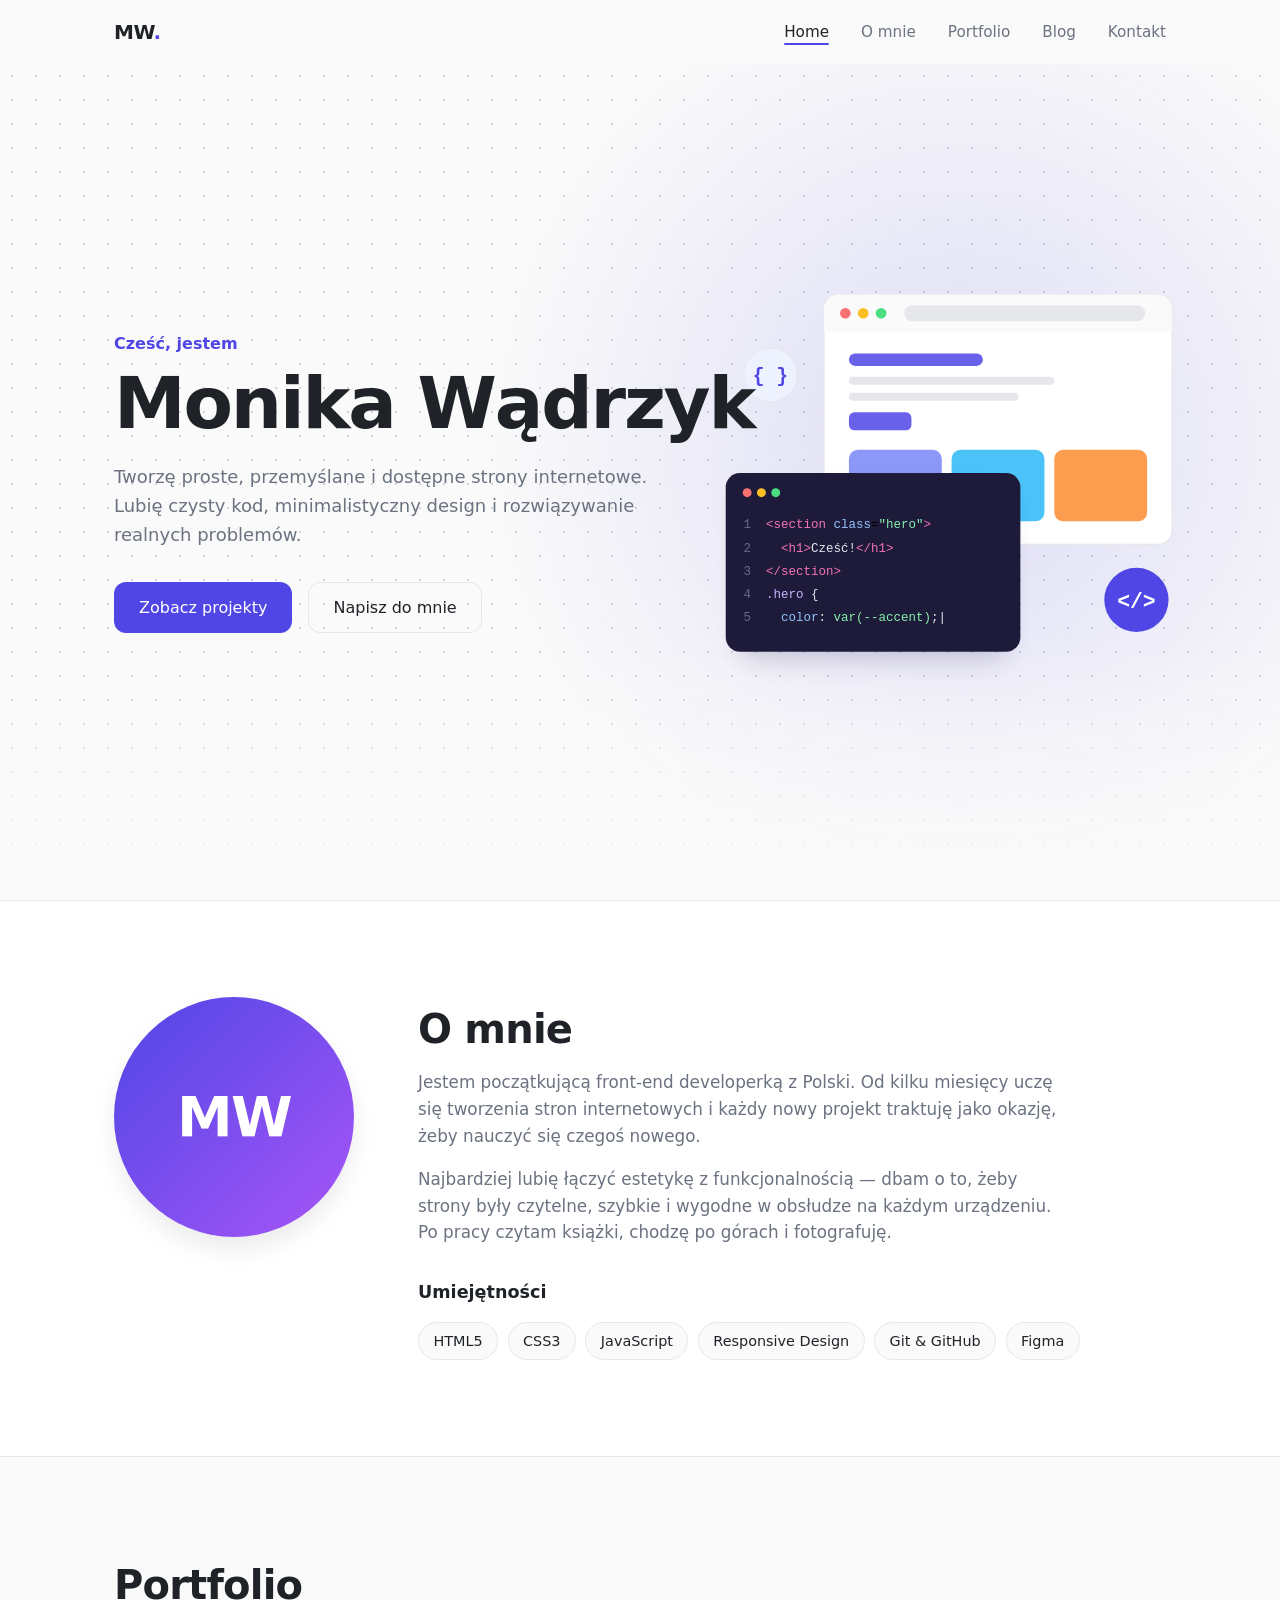
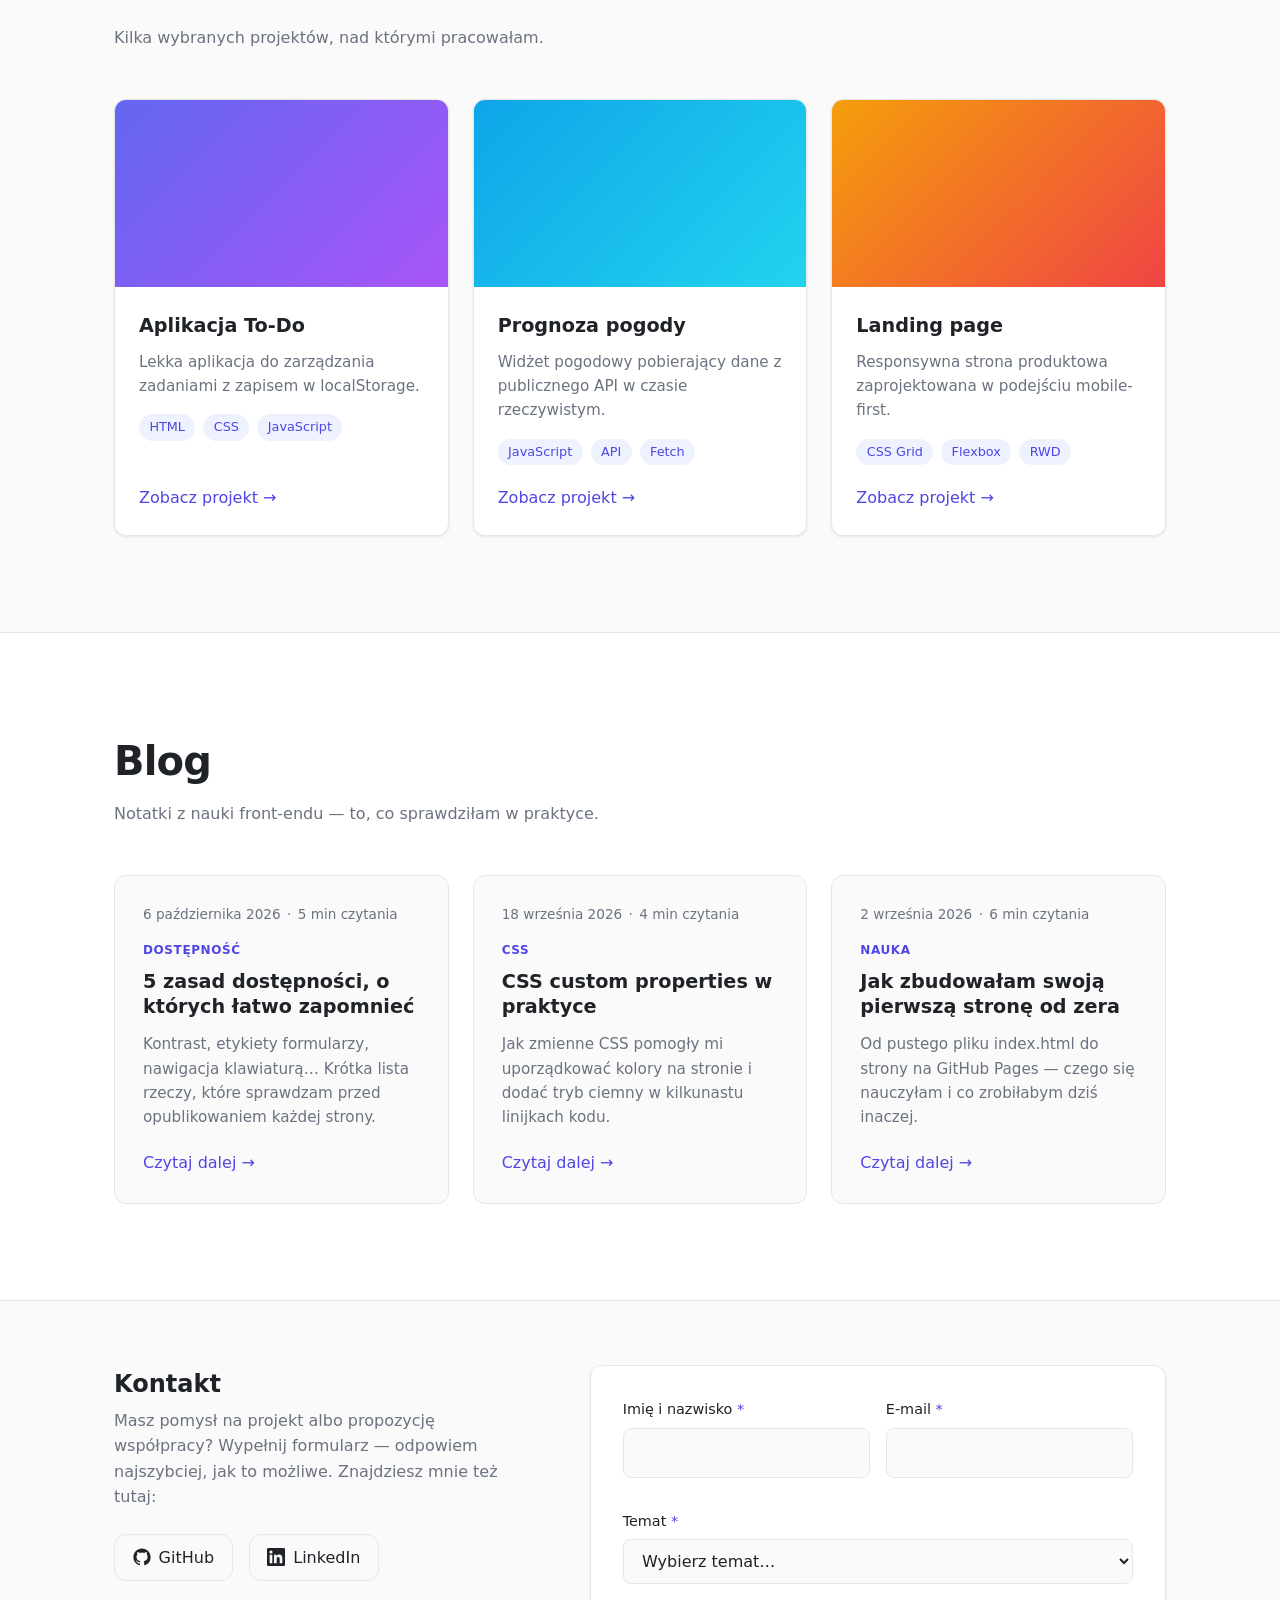
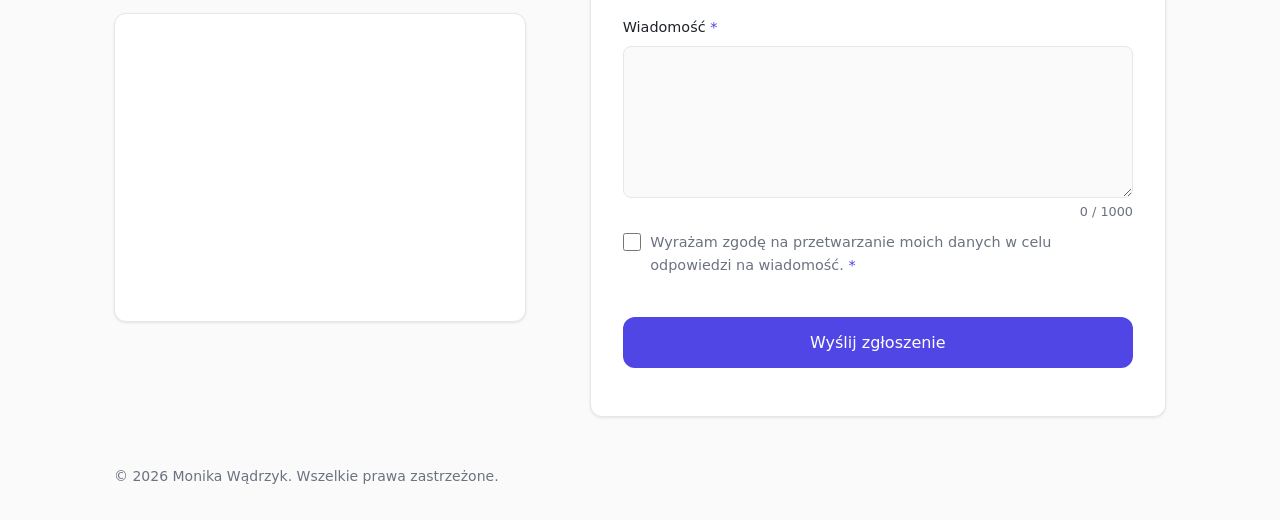
==== commit 6035e016: "Dodaj grafikę w tle sekcji hero Ilustracja SVG z motywem front-endu (okno przeglądarki, edytor kodu," ====
--- a/index.html
+++ b/index.html
@@ -8,6 +8,7 @@
   <link rel="stylesheet" href="about.css">
   <link rel="stylesheet" href="contact.css">
   <link rel="stylesheet" href="blog.css">
+  <link rel="stylesheet" href="hero.css">
 </head>
 <body>
   <header class="navbar">
@@ -30,6 +31,7 @@
 
   <main>
     <section id="home" class="hero">
+      <div class="hero__bg" aria-hidden="true"></div>
       <div class="container">
         <p class="hero__greeting">Cześć, jestem</p>
         <h1 class="hero__name">Monika Wądrzyk</h1>
@@ -42,6 +44,56 @@
           <a href="#kontakt" class="btn btn--ghost">Napisz do mnie</a>
         </div>
       </div>
+
+      <svg class="hero__art" aria-hidden="true" viewBox="0 0 560 480" xmlns="http://www.w3.org/2000/svg" focusable="false">
+        <defs>
+          <filter id="art-blur" x="-20%" y="-20%" width="140%" height="140%">
+            <feGaussianBlur stdDeviation="14"/>
+          </filter>
+        </defs>
+        <!-- Okno przeglądarki z makietą strony -->
+        <g class="art-float art-float--slow">
+          <rect class="art-window" x="150" y="30" width="390" height="280" rx="16"/>
+          <path class="art-bar" d="M150 46a16 16 0 0 1 16-16h358a16 16 0 0 1 16 16v26H150z"/>
+          <circle class="art-dot art-dot--red" cx="174" cy="51" r="6"/>
+          <circle class="art-dot art-dot--yellow" cx="194" cy="51" r="6"/>
+          <circle class="art-dot art-dot--green" cx="214" cy="51" r="6"/>
+          <rect class="art-url" x="240" y="42" width="270" height="18" rx="9"/>
+          <rect class="art-accent" x="178" y="96" width="150" height="14" rx="7"/>
+          <rect class="art-line" x="178" y="122" width="230" height="9" rx="4.5"/>
+          <rect class="art-line" x="178" y="140" width="190" height="9" rx="4.5"/>
+          <rect class="art-accent" x="178" y="162" width="70" height="20" rx="6"/>
+          <rect class="art-card art-card--1" x="178" y="204" width="104" height="80" rx="10"/>
+          <rect class="art-card art-card--2" x="293" y="204" width="104" height="80" rx="10"/>
+          <rect class="art-card art-card--3" x="408" y="204" width="104" height="80" rx="10"/>
+        </g>
+
+        <!-- Edytor kodu -->
+        <g class="art-float">
+          <rect class="art-shadow" x="56" y="250" width="300" height="190" rx="20" filter="url(#art-blur)"/>
+          <rect class="art-editor" x="40" y="230" width="330" height="200" rx="16"/>
+          <circle class="art-dot art-dot--red" cx="64" cy="252" r="5"/>
+          <circle class="art-dot art-dot--yellow" cx="80" cy="252" r="5"/>
+          <circle class="art-dot art-dot--green" cx="96" cy="252" r="5"/>
+          <g class="art-code">
+            <text x="60" y="292"><tspan class="c-num">1</tspan>  <tspan class="c-tag">&lt;section</tspan> <tspan class="c-attr">class</tspan>=<tspan class="c-str">"hero"</tspan><tspan class="c-tag">&gt;</tspan></text>
+            <text x="60" y="318"><tspan class="c-num">2</tspan>    <tspan class="c-tag">&lt;h1&gt;</tspan><tspan class="c-txt">Cześć!</tspan><tspan class="c-tag">&lt;/h1&gt;</tspan></text>
+            <text x="60" y="344"><tspan class="c-num">3</tspan>  <tspan class="c-tag">&lt;/section&gt;</tspan></text>
+            <text x="60" y="370"><tspan class="c-num">4</tspan>  <tspan class="c-prop">.hero</tspan> <tspan class="c-txt">{</tspan></text>
+            <text x="60" y="396"><tspan class="c-num">5</tspan>    <tspan class="c-attr">color</tspan><tspan class="c-txt">:</tspan> <tspan class="c-str">var(--accent)</tspan><tspan class="c-txt">;</tspan><tspan class="art-cursor">|</tspan></text>
+          </g>
+        </g>
+
+        <!-- Odznaki -->
+        <g class="art-float art-float--fast">
+          <circle class="art-badge" cx="500" cy="372" r="36"/>
+          <text class="art-badge-text" x="500" y="381" text-anchor="middle">&lt;/&gt;</text>
+        </g>
+        <g class="art-float art-float--slow">
+          <circle class="art-badge art-badge--soft" cx="90" cy="120" r="30"/>
+          <text class="art-badge-text art-badge-text--soft" x="90" y="128" text-anchor="middle">{ }</text>
+        </g>
+      </svg>
     </section>
 
     <section id="o-mnie" class="about">
--- a/hero.css
+++ b/hero.css
@@ -0,0 +1,105 @@
+/* ===== Tło sekcji hero ===== */
+.hero {
+  position: relative;
+  overflow: hidden;
+  isolation: isolate;
+}
+
+.hero > .container {
+  position: relative;
+  z-index: 1;
+}
+
+.hero__bg {
+  position: absolute;
+  inset: 0;
+  z-index: 0;
+  pointer-events: none;
+  /* Siatka kropek + delikatna poświata w kolorze akcentu */
+  background:
+    radial-gradient(circle at 75% 45%, color-mix(in srgb, var(--color-accent) 16%, transparent), transparent 45%),
+    radial-gradient(circle, color-mix(in srgb, var(--color-muted) 28%, transparent) 1px, transparent 1.5px) 0 0 / 24px 24px;
+  -webkit-mask-image: linear-gradient(to bottom, #000 70%, transparent);
+  mask-image: linear-gradient(to bottom, #000 70%, transparent);
+}
+
+.hero__art {
+  position: absolute;
+  z-index: 0;
+  top: 50%;
+  right: max(1.5rem, calc((100% - var(--max-width)) / 2));
+  width: min(40vw, 500px);
+  transform: translateY(-50%);
+  pointer-events: none;
+}
+
+/* Kolory ilustracji oparte na zmiennych — działają w trybie jasnym i ciemnym */
+.art-window { fill: var(--color-surface); stroke: var(--color-border); stroke-width: 1.5; }
+.art-bar { fill: var(--color-bg); }
+.art-url { fill: var(--color-border); }
+.art-line { fill: var(--color-border); }
+.art-accent { fill: var(--color-accent); opacity: 0.85; }
+.art-card { opacity: 0.9; }
+.art-card--1 { fill: #818cf8; }
+.art-card--2 { fill: #38bdf8; }
+.art-card--3 { fill: #fb923c; }
+
+.art-dot--red { fill: #f87171; }
+.art-dot--yellow { fill: #fbbf24; }
+.art-dot--green { fill: #4ade80; }
+
+/* Edytor jest zawsze ciemny, jak w prawdziwym IDE */
+.art-editor { fill: #1e1b3a; }
+.art-shadow { fill: #1e1b4b; opacity: 0.18; }
+.art-code text { font: 500 14px ui-monospace, SFMono-Regular, Menlo, Consolas, monospace; white-space: pre; }
+.c-num { fill: #6b6890; }
+.c-tag { fill: #f472b6; }
+.c-attr { fill: #93c5fd; }
+.c-str { fill: #86efac; }
+.c-prop { fill: #c4b5fd; }
+.c-txt { fill: #e5e7eb; }
+.art-cursor { fill: #e5e7eb; animation: art-blink 1.1s steps(1) infinite; }
+
+.art-badge { fill: var(--color-accent); }
+.art-badge--soft { fill: var(--color-accent-soft); stroke: var(--color-border); }
+.art-badge-text { font: 700 24px ui-monospace, SFMono-Regular, Menlo, Consolas, monospace; fill: #fff; }
+.art-badge-text--soft { font-size: 22px; fill: var(--color-accent); }
+
+/* Delikatne unoszenie się elementów */
+.art-float { animation: art-float 6s ease-in-out infinite; }
+.art-float--slow { animation-duration: 8s; }
+.art-float--fast { animation-duration: 4.5s; }
+
+@keyframes art-float {
+  0%, 100% { transform: translateY(0); }
+  50% { transform: translateY(-8px); }
+}
+
+@keyframes art-blink {
+  50% { opacity: 0; }
+}
+
+@media (prefers-reduced-motion: reduce) {
+  .art-float, .art-cursor { animation: none; }
+}
+
+/* Na węższych ekranach ilustracja przechodzi pod tekst */
+@media (max-width: 1100px) {
+  .hero {
+    flex-direction: column;
+    justify-content: center;
+    gap: 3rem;
+  }
+
+  .hero > .container {
+    align-self: stretch;
+  }
+
+  .hero__art {
+    position: relative;
+    top: auto;
+    right: auto;
+    transform: none;
+    width: min(100% - 3rem, 480px);
+  }
+}
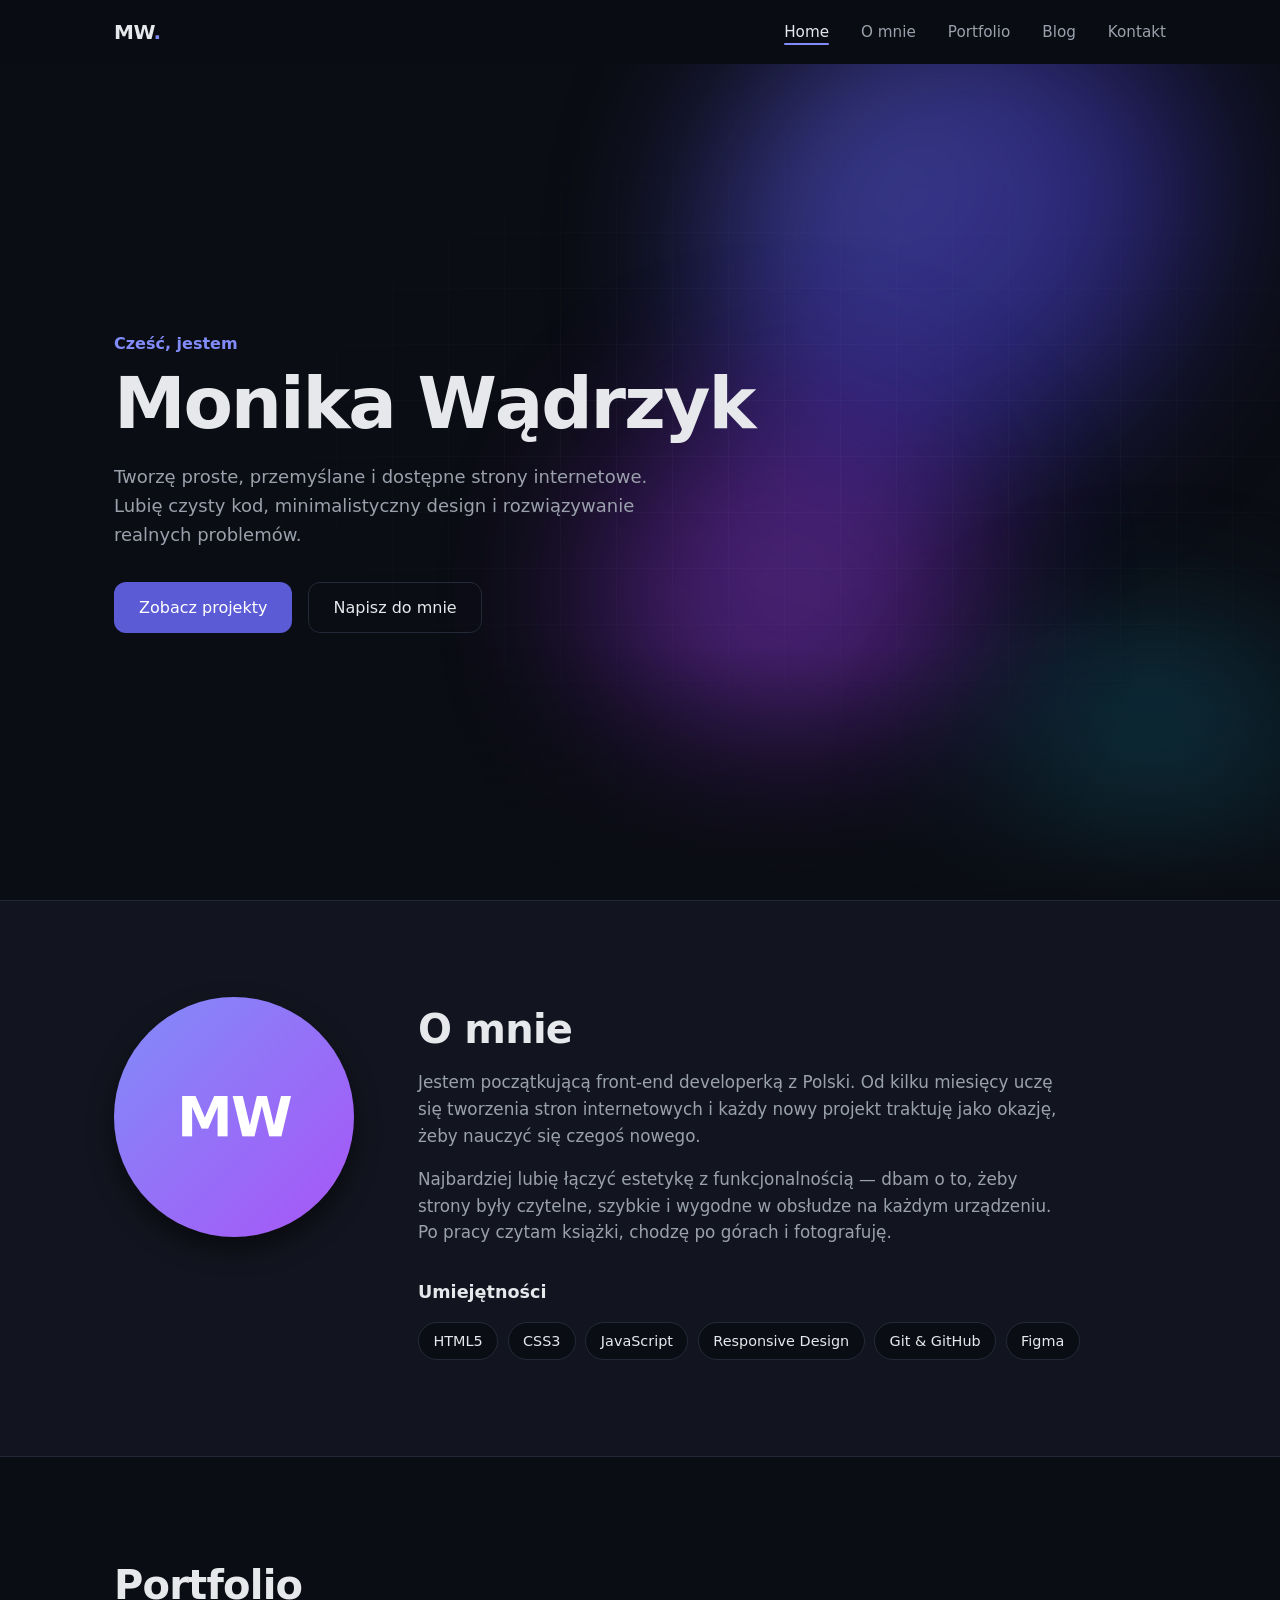
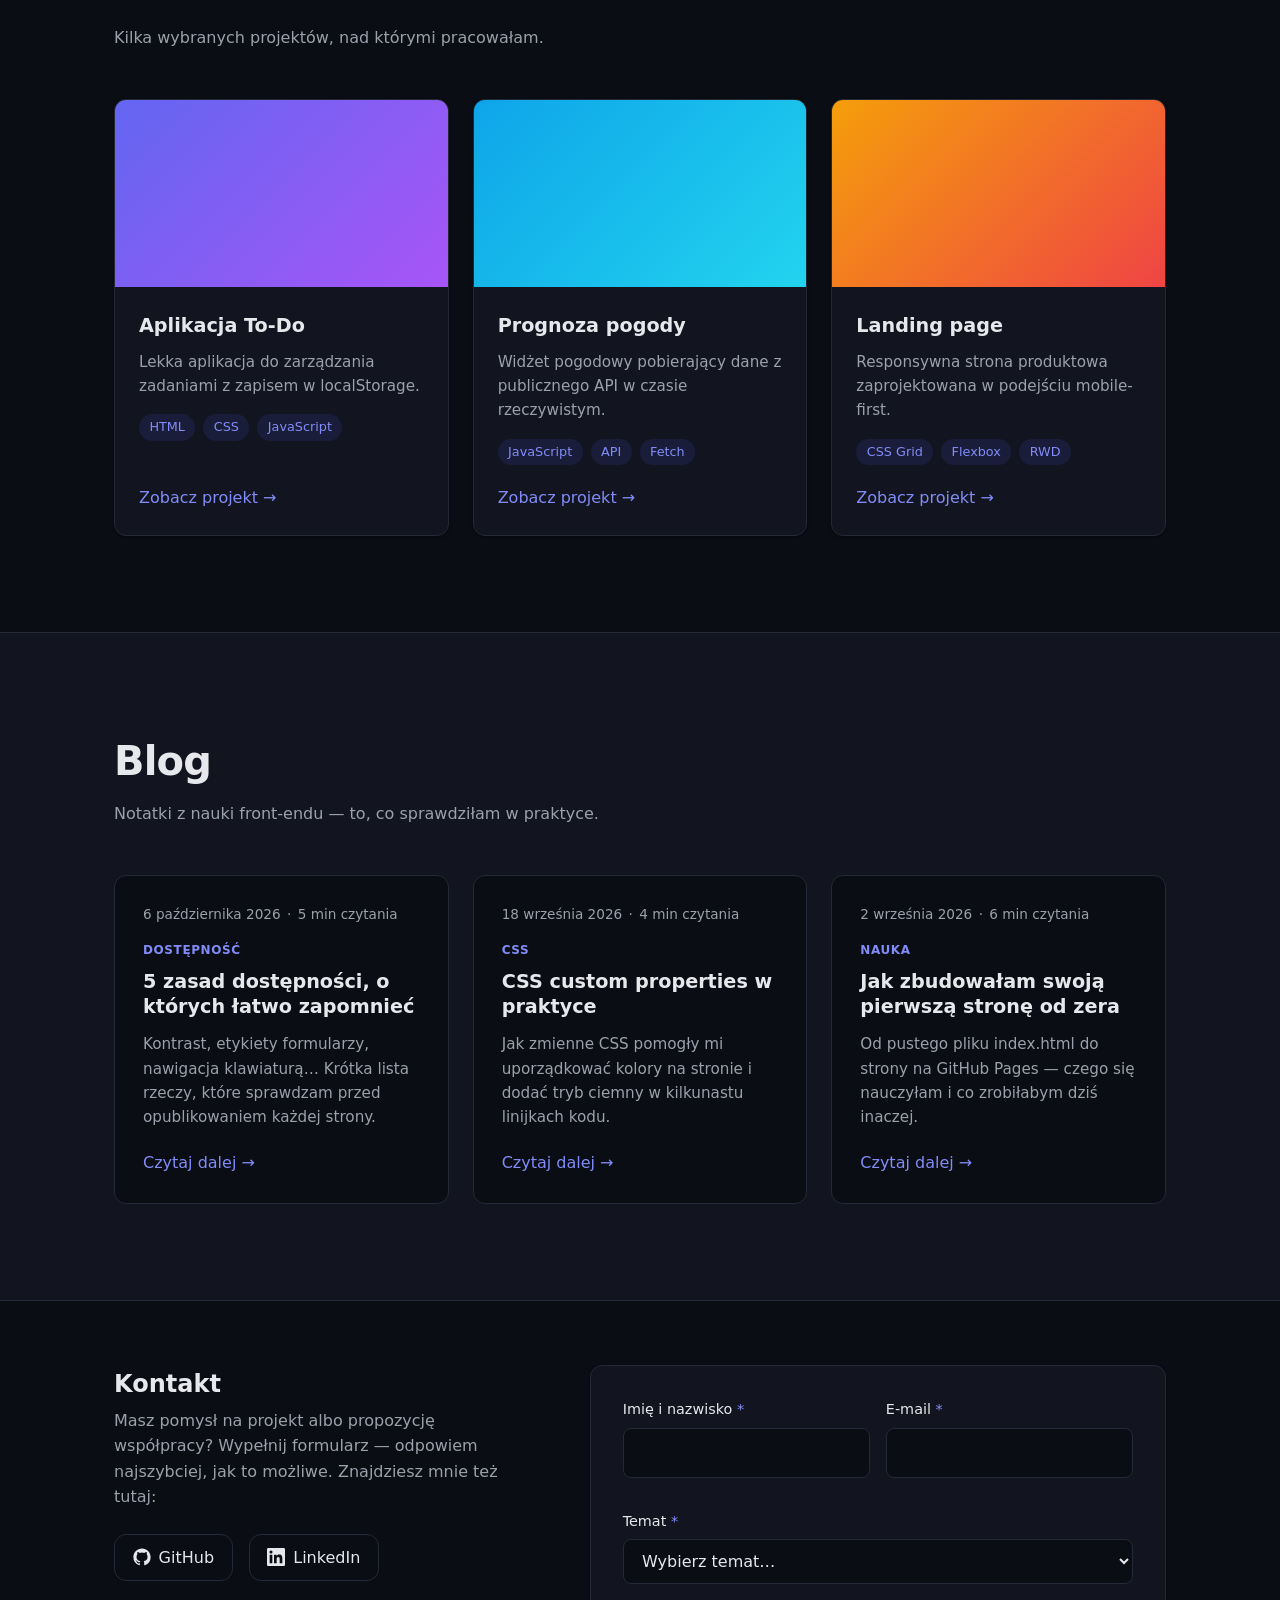
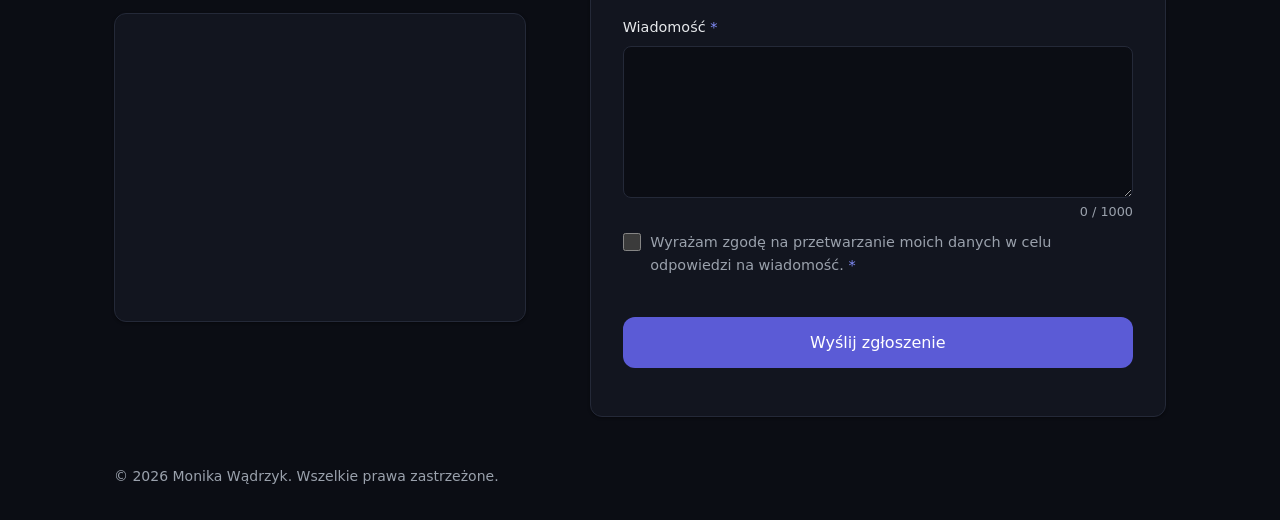
==== commit 87c67e8b: "Ciemny motyw strony i abstrakcyjne tło hero Zamiast ilustracji w hero: rozmyte, powoli dryfujące pla" ====
--- a/index.html
+++ b/index.html
@@ -31,7 +31,11 @@
 
   <main>
     <section id="home" class="hero">
-      <div class="hero__bg" aria-hidden="true"></div>
+      <div class="hero__bg" aria-hidden="true">
+        <span class="hero__orb hero__orb--1"></span>
+        <span class="hero__orb hero__orb--2"></span>
+        <span class="hero__orb hero__orb--3"></span>
+      </div>
       <div class="container">
         <p class="hero__greeting">Cześć, jestem</p>
         <h1 class="hero__name">Monika Wądrzyk</h1>
@@ -44,56 +48,6 @@
           <a href="#kontakt" class="btn btn--ghost">Napisz do mnie</a>
         </div>
       </div>
-
-      <svg class="hero__art" aria-hidden="true" viewBox="0 0 560 480" xmlns="http://www.w3.org/2000/svg" focusable="false">
-        <defs>
-          <filter id="art-blur" x="-20%" y="-20%" width="140%" height="140%">
-            <feGaussianBlur stdDeviation="14"/>
-          </filter>
-        </defs>
-        <!-- Okno przeglądarki z makietą strony -->
-        <g class="art-float art-float--slow">
-          <rect class="art-window" x="150" y="30" width="390" height="280" rx="16"/>
-          <path class="art-bar" d="M150 46a16 16 0 0 1 16-16h358a16 16 0 0 1 16 16v26H150z"/>
-          <circle class="art-dot art-dot--red" cx="174" cy="51" r="6"/>
-          <circle class="art-dot art-dot--yellow" cx="194" cy="51" r="6"/>
-          <circle class="art-dot art-dot--green" cx="214" cy="51" r="6"/>
-          <rect class="art-url" x="240" y="42" width="270" height="18" rx="9"/>
-          <rect class="art-accent" x="178" y="96" width="150" height="14" rx="7"/>
-          <rect class="art-line" x="178" y="122" width="230" height="9" rx="4.5"/>
-          <rect class="art-line" x="178" y="140" width="190" height="9" rx="4.5"/>
-          <rect class="art-accent" x="178" y="162" width="70" height="20" rx="6"/>
-          <rect class="art-card art-card--1" x="178" y="204" width="104" height="80" rx="10"/>
-          <rect class="art-card art-card--2" x="293" y="204" width="104" height="80" rx="10"/>
-          <rect class="art-card art-card--3" x="408" y="204" width="104" height="80" rx="10"/>
-        </g>
-
-        <!-- Edytor kodu -->
-        <g class="art-float">
-          <rect class="art-shadow" x="56" y="250" width="300" height="190" rx="20" filter="url(#art-blur)"/>
-          <rect class="art-editor" x="40" y="230" width="330" height="200" rx="16"/>
-          <circle class="art-dot art-dot--red" cx="64" cy="252" r="5"/>
-          <circle class="art-dot art-dot--yellow" cx="80" cy="252" r="5"/>
-          <circle class="art-dot art-dot--green" cx="96" cy="252" r="5"/>
-          <g class="art-code">
-            <text x="60" y="292"><tspan class="c-num">1</tspan>  <tspan class="c-tag">&lt;section</tspan> <tspan class="c-attr">class</tspan>=<tspan class="c-str">"hero"</tspan><tspan class="c-tag">&gt;</tspan></text>
-            <text x="60" y="318"><tspan class="c-num">2</tspan>    <tspan class="c-tag">&lt;h1&gt;</tspan><tspan class="c-txt">Cześć!</tspan><tspan class="c-tag">&lt;/h1&gt;</tspan></text>
-            <text x="60" y="344"><tspan class="c-num">3</tspan>  <tspan class="c-tag">&lt;/section&gt;</tspan></text>
-            <text x="60" y="370"><tspan class="c-num">4</tspan>  <tspan class="c-prop">.hero</tspan> <tspan class="c-txt">{</tspan></text>
-            <text x="60" y="396"><tspan class="c-num">5</tspan>    <tspan class="c-attr">color</tspan><tspan class="c-txt">:</tspan> <tspan class="c-str">var(--accent)</tspan><tspan class="c-txt">;</tspan><tspan class="art-cursor">|</tspan></text>
-          </g>
-        </g>
-
-        <!-- Odznaki -->
-        <g class="art-float art-float--fast">
-          <circle class="art-badge" cx="500" cy="372" r="36"/>
-          <text class="art-badge-text" x="500" y="381" text-anchor="middle">&lt;/&gt;</text>
-        </g>
-        <g class="art-float art-float--slow">
-          <circle class="art-badge art-badge--soft" cx="90" cy="120" r="30"/>
-          <text class="art-badge-text art-badge-text--soft" x="90" y="128" text-anchor="middle">{ }</text>
-        </g>
-      </svg>
     </section>
 
     <section id="o-mnie" class="about">
--- a/styles.css
+++ b/styles.css
@@ -1,40 +1,27 @@
 /* ===== Zmienne ===== */
 :root {
-  --color-bg: #fafafa;
-  --color-surface: #ffffff;
-  --color-text: #1f2328;
-  --color-muted: #6b7280;
-  --color-border: #e5e7eb;
-  --color-accent: #4f46e5;
-  --color-accent-hover: #4338ca;
-  --color-accent-soft: #eef2ff;
-  --color-error: #dc2626;
-  --color-success: #16a34a;
+  color-scheme: dark;
+
+  --color-bg: #0b0d14;
+  --color-surface: #12151f;
+  --color-text: #e6e8eb;
+  --color-muted: #9aa1ac;
+  --color-border: #242938;
+  --color-accent: #818cf8;
+  --color-accent-hover: #a5b4fc;
+  --color-accent-soft: #1a1d3a;
+  --color-btn: #5b5bd6;
+  --color-btn-hover: #4f46e5;
+  --color-error: #f87171;
+  --color-success: #4ade80;
 
   --font-sans: system-ui, -apple-system, "Segoe UI", Roboto, "Helvetica Neue", Arial, sans-serif;
   --radius: 12px;
-  --shadow: 0 1px 3px rgba(0, 0, 0, 0.06), 0 1px 2px rgba(0, 0, 0, 0.04);
-  --shadow-hover: 0 12px 24px rgba(0, 0, 0, 0.08);
+  --shadow: 0 1px 3px rgba(0, 0, 0, 0.4);
+  --shadow-hover: 0 12px 24px rgba(0, 0, 0, 0.5);
   --max-width: 1100px;
   --nav-height: 64px;
   --transition: 0.2s ease;
-}
-
-@media (prefers-color-scheme: dark) {
-  :root {
-    --color-bg: #0f1115;
-    --color-surface: #171a21;
-    --color-text: #e6e8eb;
-    --color-muted: #9aa1ac;
-    --color-border: #2a2f3a;
-    --color-accent: #818cf8;
-    --color-accent-hover: #a5b4fc;
-    --color-accent-soft: #1e2140;
-    --color-error: #f87171;
-    --color-success: #4ade80;
-    --shadow: 0 1px 3px rgba(0, 0, 0, 0.4);
-    --shadow-hover: 0 12px 24px rgba(0, 0, 0, 0.5);
-  }
 }
 
 /* ===== Reset / baza ===== */
@@ -203,12 +190,12 @@
 }
 
 .btn--primary {
-  background: var(--color-accent);
+  background: var(--color-btn);
   color: #fff;
 }
 
 .btn--primary:hover {
-  background: var(--color-accent-hover);
+  background: var(--color-btn-hover);
 }
 
 .btn--ghost {
--- a/contact.css
+++ b/contact.css
@@ -29,6 +29,8 @@
   width: 100%;
   height: 100%;
   border: 0;
+  /* Mapa Google nie ma ciemnego motywu w osadzeniu — przyciemniamy ją filtrem */
+  filter: invert(90%) hue-rotate(180deg) saturate(0.8) contrast(0.9);
 }
 
 .contact__form {
--- a/hero.css
+++ b/hero.css
@@ -1,4 +1,4 @@
-/* ===== Tło sekcji hero ===== */
+/* ===== Abstrakcyjne tło sekcji hero ===== */
 .hero {
   position: relative;
   overflow: hidden;
@@ -15,91 +15,91 @@
   inset: 0;
   z-index: 0;
   pointer-events: none;
-  /* Siatka kropek + delikatna poświata w kolorze akcentu */
-  background:
-    radial-gradient(circle at 75% 45%, color-mix(in srgb, var(--color-accent) 16%, transparent), transparent 45%),
-    radial-gradient(circle, color-mix(in srgb, var(--color-muted) 28%, transparent) 1px, transparent 1.5px) 0 0 / 24px 24px;
-  -webkit-mask-image: linear-gradient(to bottom, #000 70%, transparent);
-  mask-image: linear-gradient(to bottom, #000 70%, transparent);
 }
 
-.hero__art {
+/* Delikatna siatka linii, wygaszona ku krawędziom */
+.hero__bg::before {
+  content: "";
   position: absolute;
-  z-index: 0;
-  top: 50%;
-  right: max(1.5rem, calc((100% - var(--max-width)) / 2));
-  width: min(40vw, 500px);
-  transform: translateY(-50%);
-  pointer-events: none;
+  inset: 0;
+  background-image:
+    linear-gradient(to right, rgba(255, 255, 255, 0.045) 1px, transparent 1px),
+    linear-gradient(to bottom, rgba(255, 255, 255, 0.045) 1px, transparent 1px);
+  background-size: 56px 56px;
+  -webkit-mask-image: radial-gradient(ellipse 70% 60% at 65% 45%, #000, transparent 75%);
+  mask-image: radial-gradient(ellipse 70% 60% at 65% 45%, #000, transparent 75%);
 }
 
-/* Kolory ilustracji oparte na zmiennych — działają w trybie jasnym i ciemnym */
-.art-window { fill: var(--color-surface); stroke: var(--color-border); stroke-width: 1.5; }
-.art-bar { fill: var(--color-bg); }
-.art-url { fill: var(--color-border); }
-.art-line { fill: var(--color-border); }
-.art-accent { fill: var(--color-accent); opacity: 0.85; }
-.art-card { opacity: 0.9; }
-.art-card--1 { fill: #818cf8; }
-.art-card--2 { fill: #38bdf8; }
-.art-card--3 { fill: #fb923c; }
-
-.art-dot--red { fill: #f87171; }
-.art-dot--yellow { fill: #fbbf24; }
-.art-dot--green { fill: #4ade80; }
-
-/* Edytor jest zawsze ciemny, jak w prawdziwym IDE */
-.art-editor { fill: #1e1b3a; }
-.art-shadow { fill: #1e1b4b; opacity: 0.18; }
-.art-code text { font: 500 14px ui-monospace, SFMono-Regular, Menlo, Consolas, monospace; white-space: pre; }
-.c-num { fill: #6b6890; }
-.c-tag { fill: #f472b6; }
-.c-attr { fill: #93c5fd; }
-.c-str { fill: #86efac; }
-.c-prop { fill: #c4b5fd; }
-.c-txt { fill: #e5e7eb; }
-.art-cursor { fill: #e5e7eb; animation: art-blink 1.1s steps(1) infinite; }
-
-.art-badge { fill: var(--color-accent); }
-.art-badge--soft { fill: var(--color-accent-soft); stroke: var(--color-border); }
-.art-badge-text { font: 700 24px ui-monospace, SFMono-Regular, Menlo, Consolas, monospace; fill: #fff; }
-.art-badge-text--soft { font-size: 22px; fill: var(--color-accent); }
-
-/* Delikatne unoszenie się elementów */
-.art-float { animation: art-float 6s ease-in-out infinite; }
-.art-float--slow { animation-duration: 8s; }
-.art-float--fast { animation-duration: 4.5s; }
-
-@keyframes art-float {
-  0%, 100% { transform: translateY(0); }
-  50% { transform: translateY(-8px); }
+/* Płynne przejście do kolejnej sekcji */
+.hero__bg::after {
+  content: "";
+  position: absolute;
+  inset: auto 0 0;
+  height: 30%;
+  background: linear-gradient(to bottom, transparent, var(--color-bg));
 }
 
-@keyframes art-blink {
-  50% { opacity: 0; }
+/* Rozmyte, powoli dryfujące plamy koloru */
+.hero__orb {
+  position: absolute;
+  border-radius: 50%;
+  filter: blur(80px);
+  opacity: 0.55;
+  will-change: transform;
+}
+
+.hero__orb--1 {
+  width: 520px;
+  height: 520px;
+  top: -8%;
+  right: 4%;
+  background: radial-gradient(circle at 30% 30%, #6366f1, #4338ca 60%, transparent 70%);
+  animation: orb-drift-1 22s ease-in-out infinite alternate;
+}
+
+.hero__orb--2 {
+  width: 420px;
+  height: 420px;
+  top: 38%;
+  right: 22%;
+  background: radial-gradient(circle at 50% 50%, #a855f7, #7e22ce 60%, transparent 70%);
+  opacity: 0.45;
+  animation: orb-drift-2 26s ease-in-out infinite alternate;
+}
+
+.hero__orb--3 {
+  width: 360px;
+  height: 360px;
+  bottom: -10%;
+  right: -4%;
+  background: radial-gradient(circle at 50% 50%, #22d3ee, #0e7490 60%, transparent 70%);
+  opacity: 0.35;
+  animation: orb-drift-3 30s ease-in-out infinite alternate;
+}
+
+@keyframes orb-drift-1 {
+  to { transform: translate(-90px, 60px) scale(1.08); }
+}
+
+@keyframes orb-drift-2 {
+  to { transform: translate(110px, -70px) scale(0.92); }
+}
+
+@keyframes orb-drift-3 {
+  to { transform: translate(-120px, -50px) scale(1.12); }
 }
 
 @media (prefers-reduced-motion: reduce) {
-  .art-float, .art-cursor { animation: none; }
+  .hero__orb { animation: none; }
 }
 
-/* Na węższych ekranach ilustracja przechodzi pod tekst */
-@media (max-width: 1100px) {
-  .hero {
-    flex-direction: column;
-    justify-content: center;
-    gap: 3rem;
-  }
+@media (max-width: 760px) {
+  .hero__orb--1 { width: 340px; height: 340px; right: -30%; }
+  .hero__orb--2 { width: 280px; height: 280px; top: 50%; right: 10%; }
+  .hero__orb--3 { width: 240px; height: 240px; right: -20%; }
 
-  .hero > .container {
-    align-self: stretch;
-  }
-
-  .hero__art {
-    position: relative;
-    top: auto;
-    right: auto;
-    transform: none;
-    width: min(100% - 3rem, 480px);
+  .hero__bg::before {
+    -webkit-mask-image: radial-gradient(ellipse 90% 60% at 60% 50%, #000, transparent 75%);
+    mask-image: radial-gradient(ellipse 90% 60% at 60% 50%, #000, transparent 75%);
   }
 }
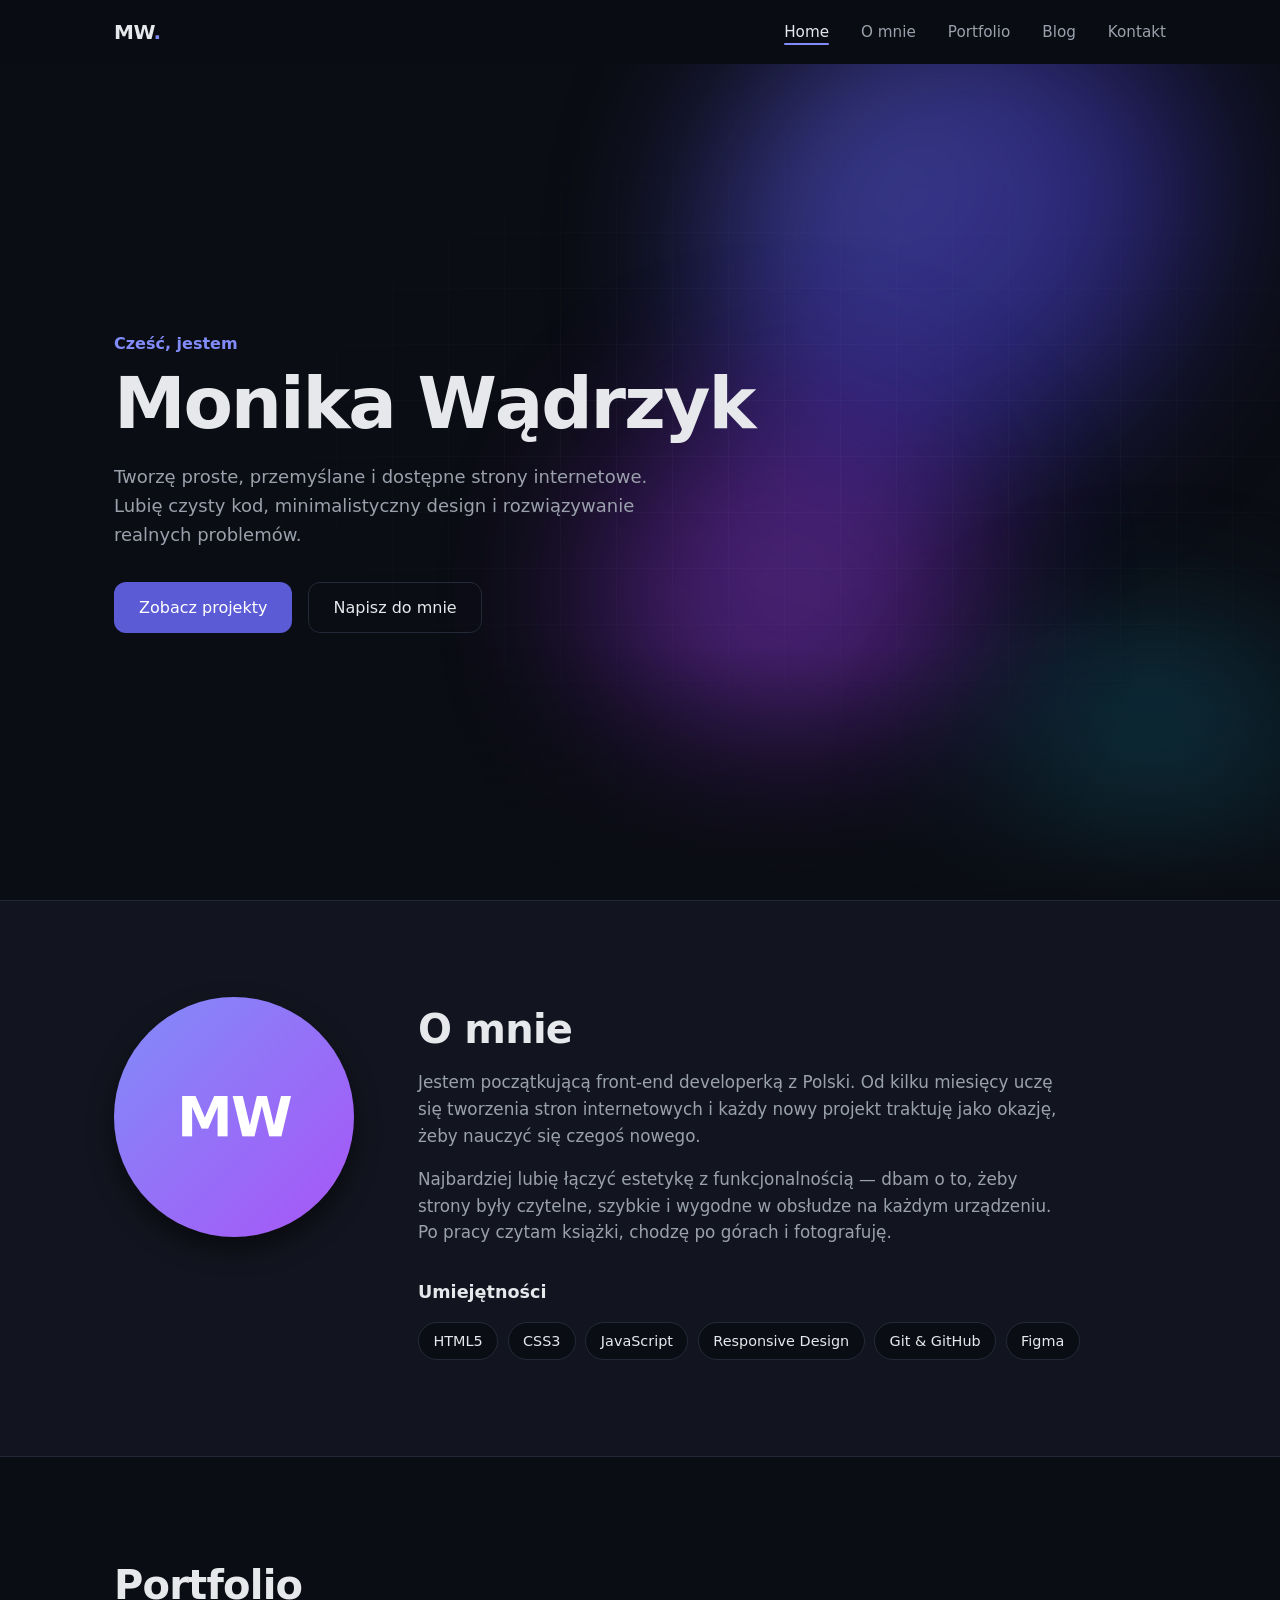
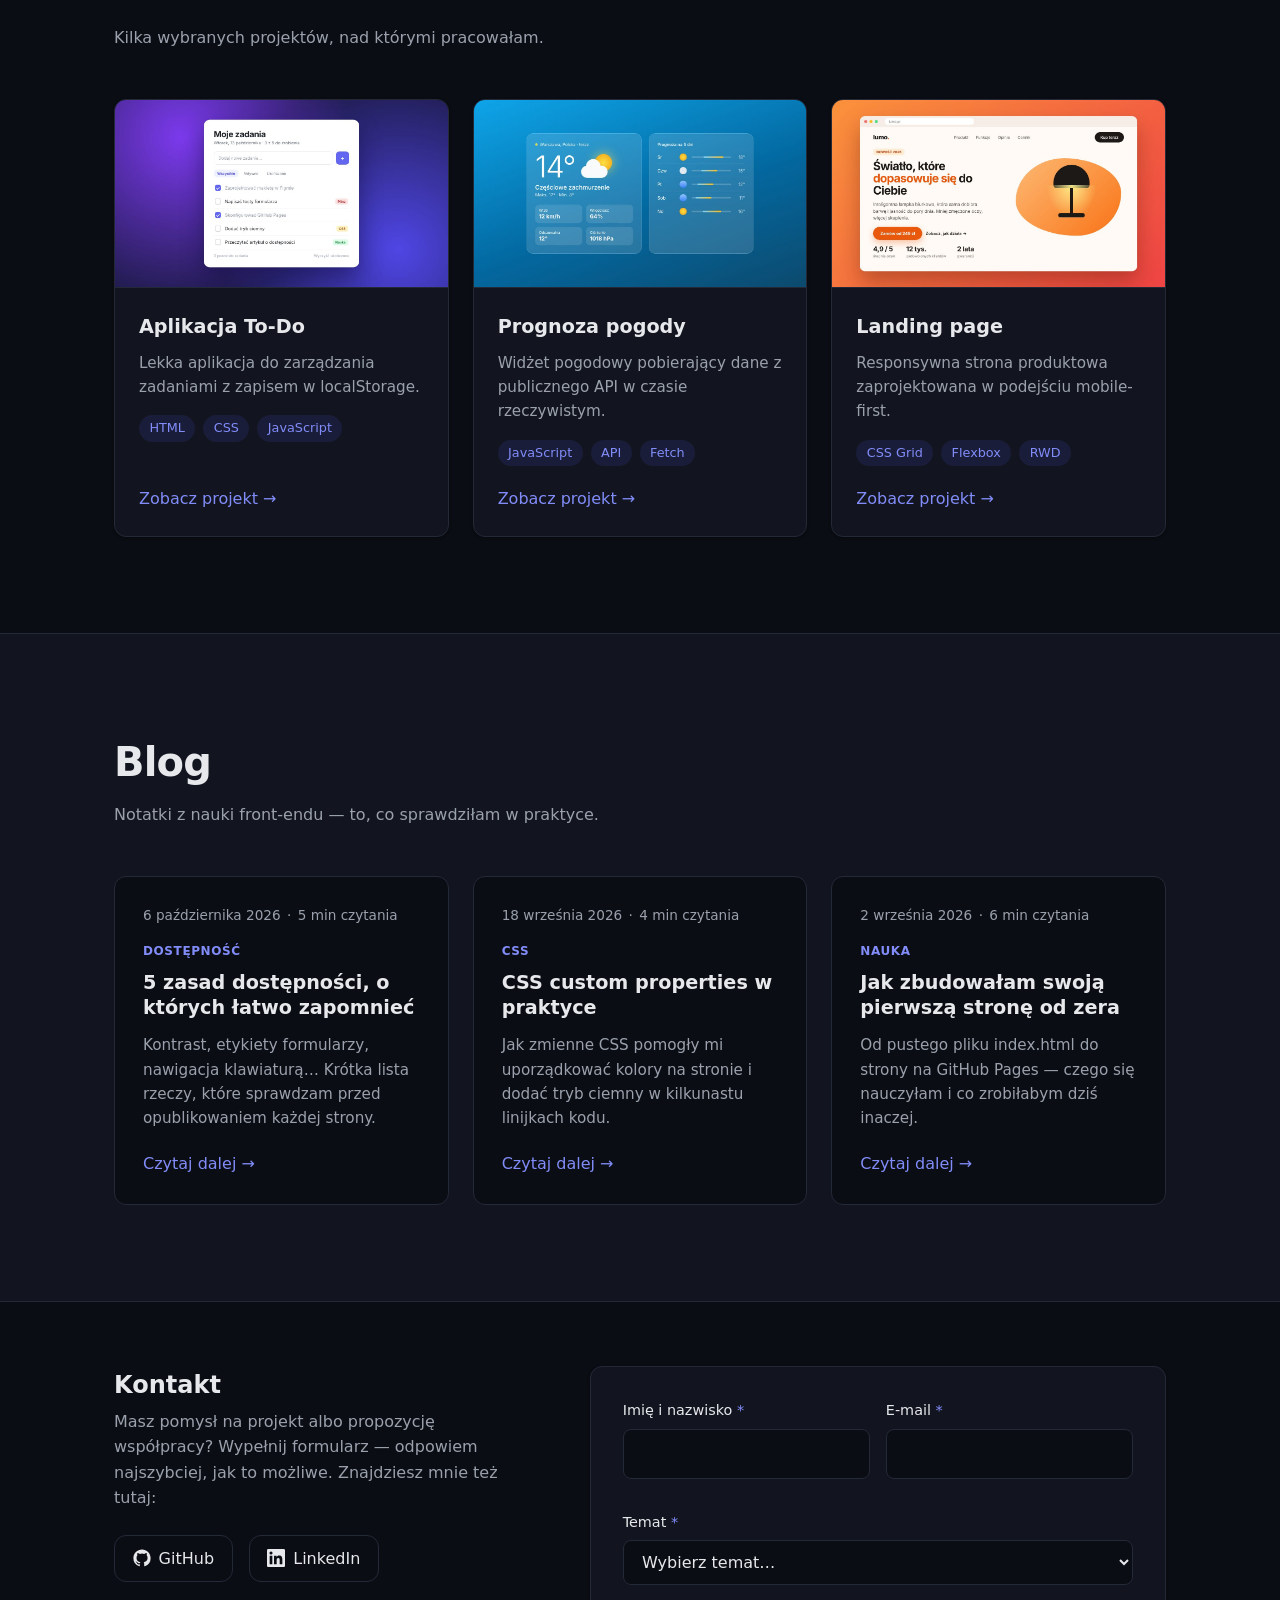
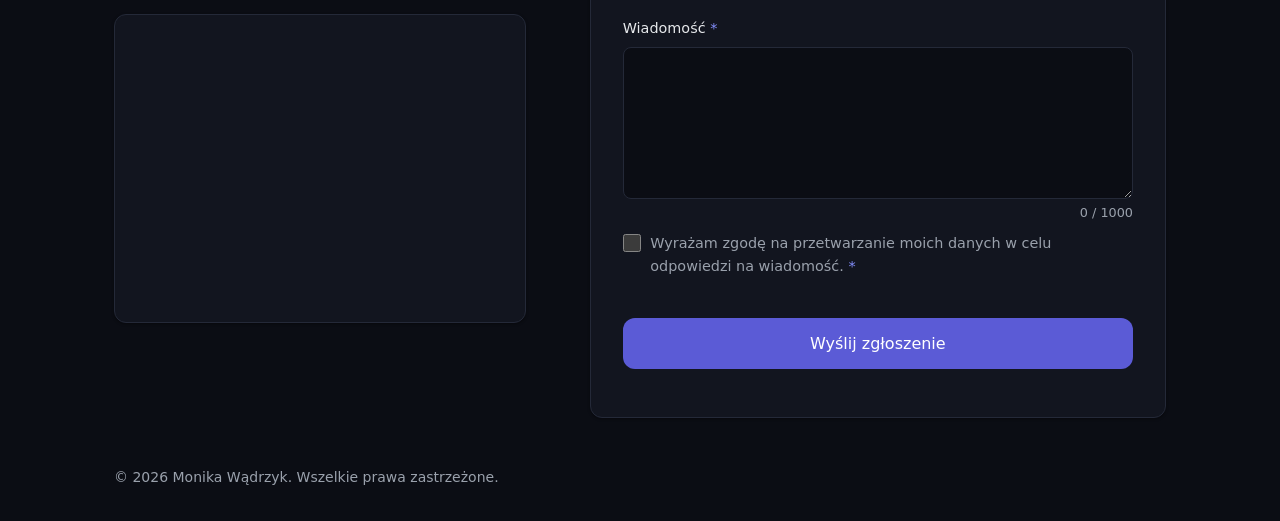
==== commit 985b4c94: "Dodaj podglądy projektów w kartach portfolio Zamiast kolorowych gradientów karty pokazują przykładow" ====
--- a/index.html
+++ b/index.html
@@ -86,7 +86,10 @@
 
         <div class="cards">
           <article class="card">
-            <div class="card__image card__image--1" aria-hidden="true"></div>
+            <div class="card__media">
+              <img class="card__image" src="assets/images/todo.jpg" alt="Podgląd aplikacji To-Do: lista zadań z polem dodawania, filtrami i etykietami"
+                   width="1200" height="675" loading="lazy" decoding="async">
+            </div>
             <div class="card__body">
               <h3 class="card__title">Aplikacja To-Do</h3>
               <p class="card__text">Lekka aplikacja do zarządzania zadaniami z zapisem w localStorage.</p>
@@ -98,7 +101,10 @@
           </article>
 
           <article class="card">
-            <div class="card__image card__image--2" aria-hidden="true"></div>
+            <div class="card__media">
+              <img class="card__image" src="assets/images/weather.jpg" alt="Podgląd widżetu pogody: aktualna temperatura w Warszawie i prognoza na 5 dni"
+                   width="1200" height="675" loading="lazy" decoding="async">
+            </div>
             <div class="card__body">
               <h3 class="card__title">Prognoza pogody</h3>
               <p class="card__text">Widżet pogodowy pobierający dane z publicznego API w czasie rzeczywistym.</p>
@@ -110,7 +116,10 @@
           </article>
 
           <article class="card">
-            <div class="card__image card__image--3" aria-hidden="true"></div>
+            <div class="card__media">
+              <img class="card__image" src="assets/images/landing.jpg" alt="Podgląd landing page’a lampki Lumo: nagłówek, opis produktu i przycisk zamówienia"
+                   width="1200" height="675" loading="lazy" decoding="async">
+            </div>
             <div class="card__body">
               <h3 class="card__title">Landing page</h3>
               <p class="card__text">Responsywna strona produktowa zaprojektowana w podejściu mobile-first.</p>
--- a/styles.css
+++ b/styles.css
@@ -244,13 +244,24 @@
   box-shadow: var(--shadow-hover);
 }
 
+.card__media {
+  overflow: hidden;
+  border-bottom: 1px solid var(--color-border);
+}
+
 .card__image {
+  display: block;
+  width: 100%;
+  height: auto;
   aspect-ratio: 16 / 9;
-}
-
-.card__image--1 { background: linear-gradient(135deg, #6366f1, #a855f7); }
-.card__image--2 { background: linear-gradient(135deg, #0ea5e9, #22d3ee); }
-.card__image--3 { background: linear-gradient(135deg, #f59e0b, #ef4444); }
+  object-fit: cover;
+  background: var(--color-accent-soft);
+  transition: transform 0.4s ease;
+}
+
+.card:hover .card__image {
+  transform: scale(1.04);
+}
 
 .card__body {
   padding: 1.5rem;
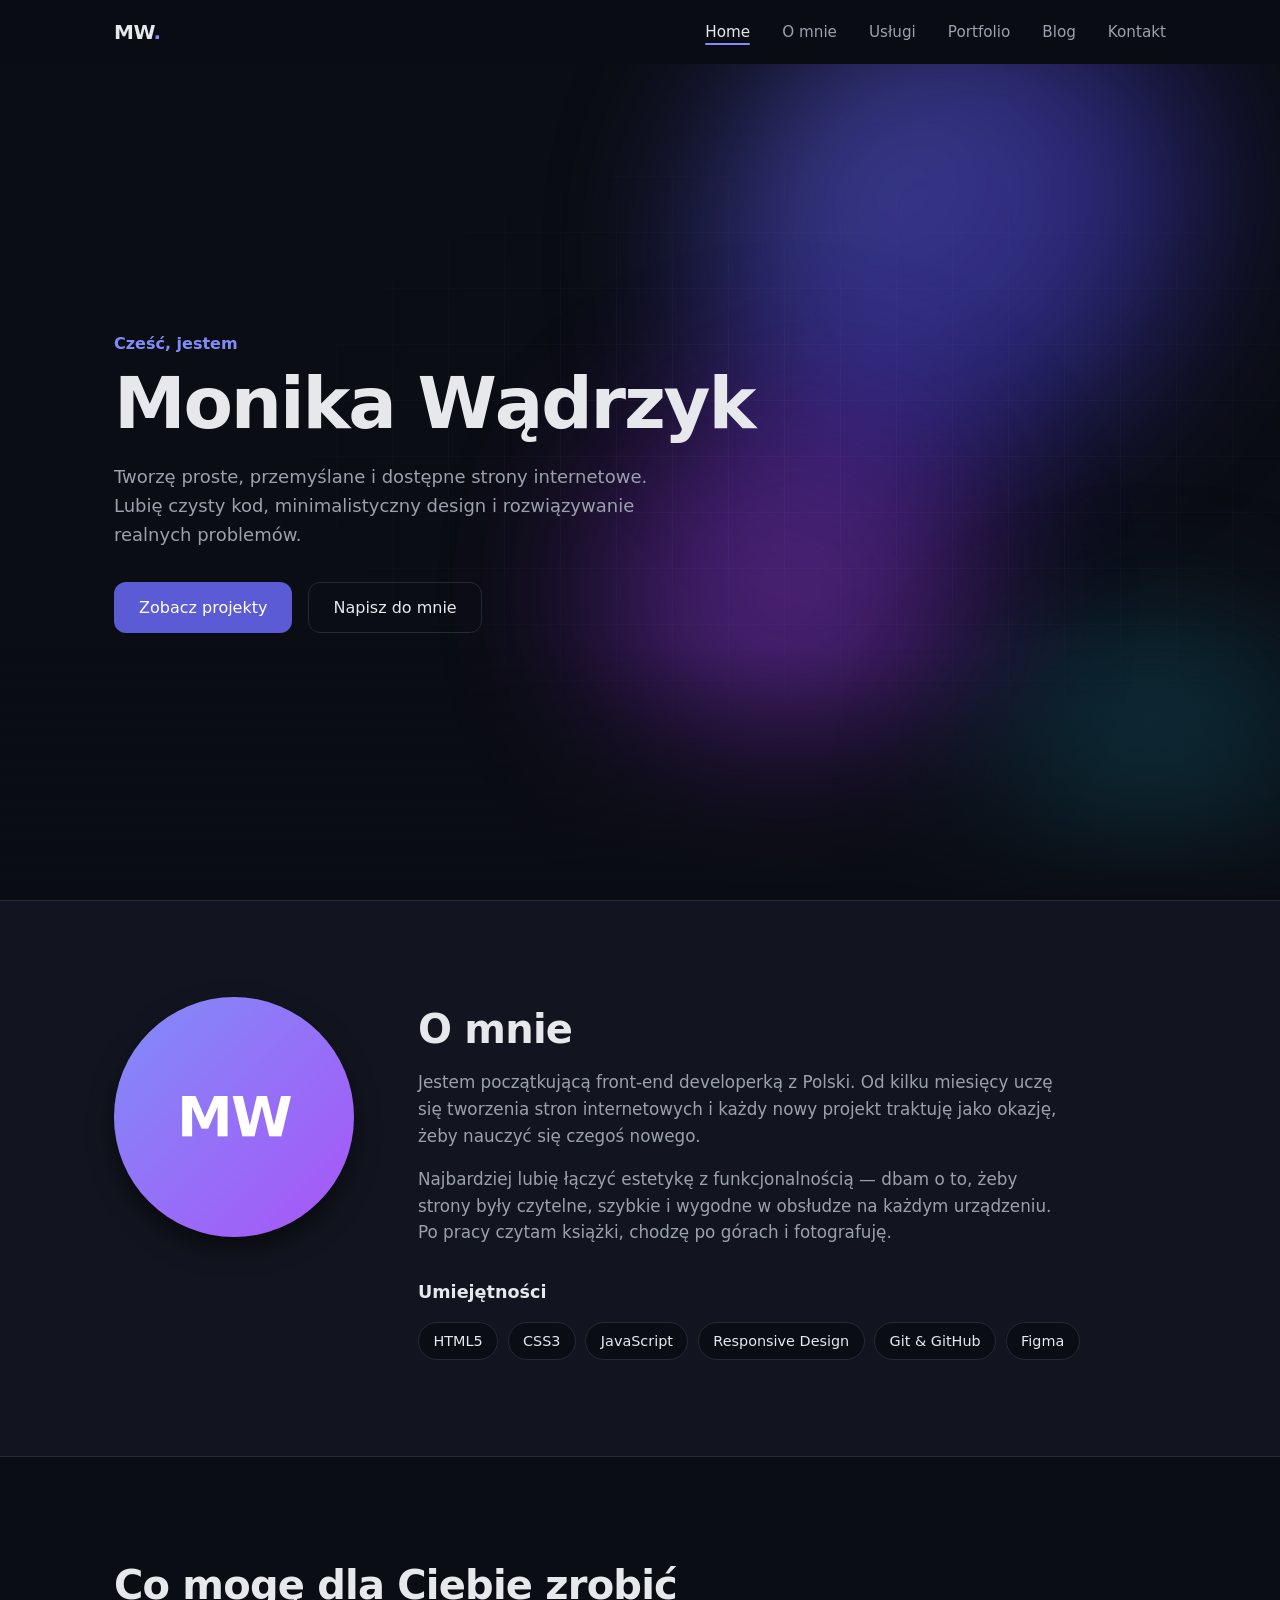
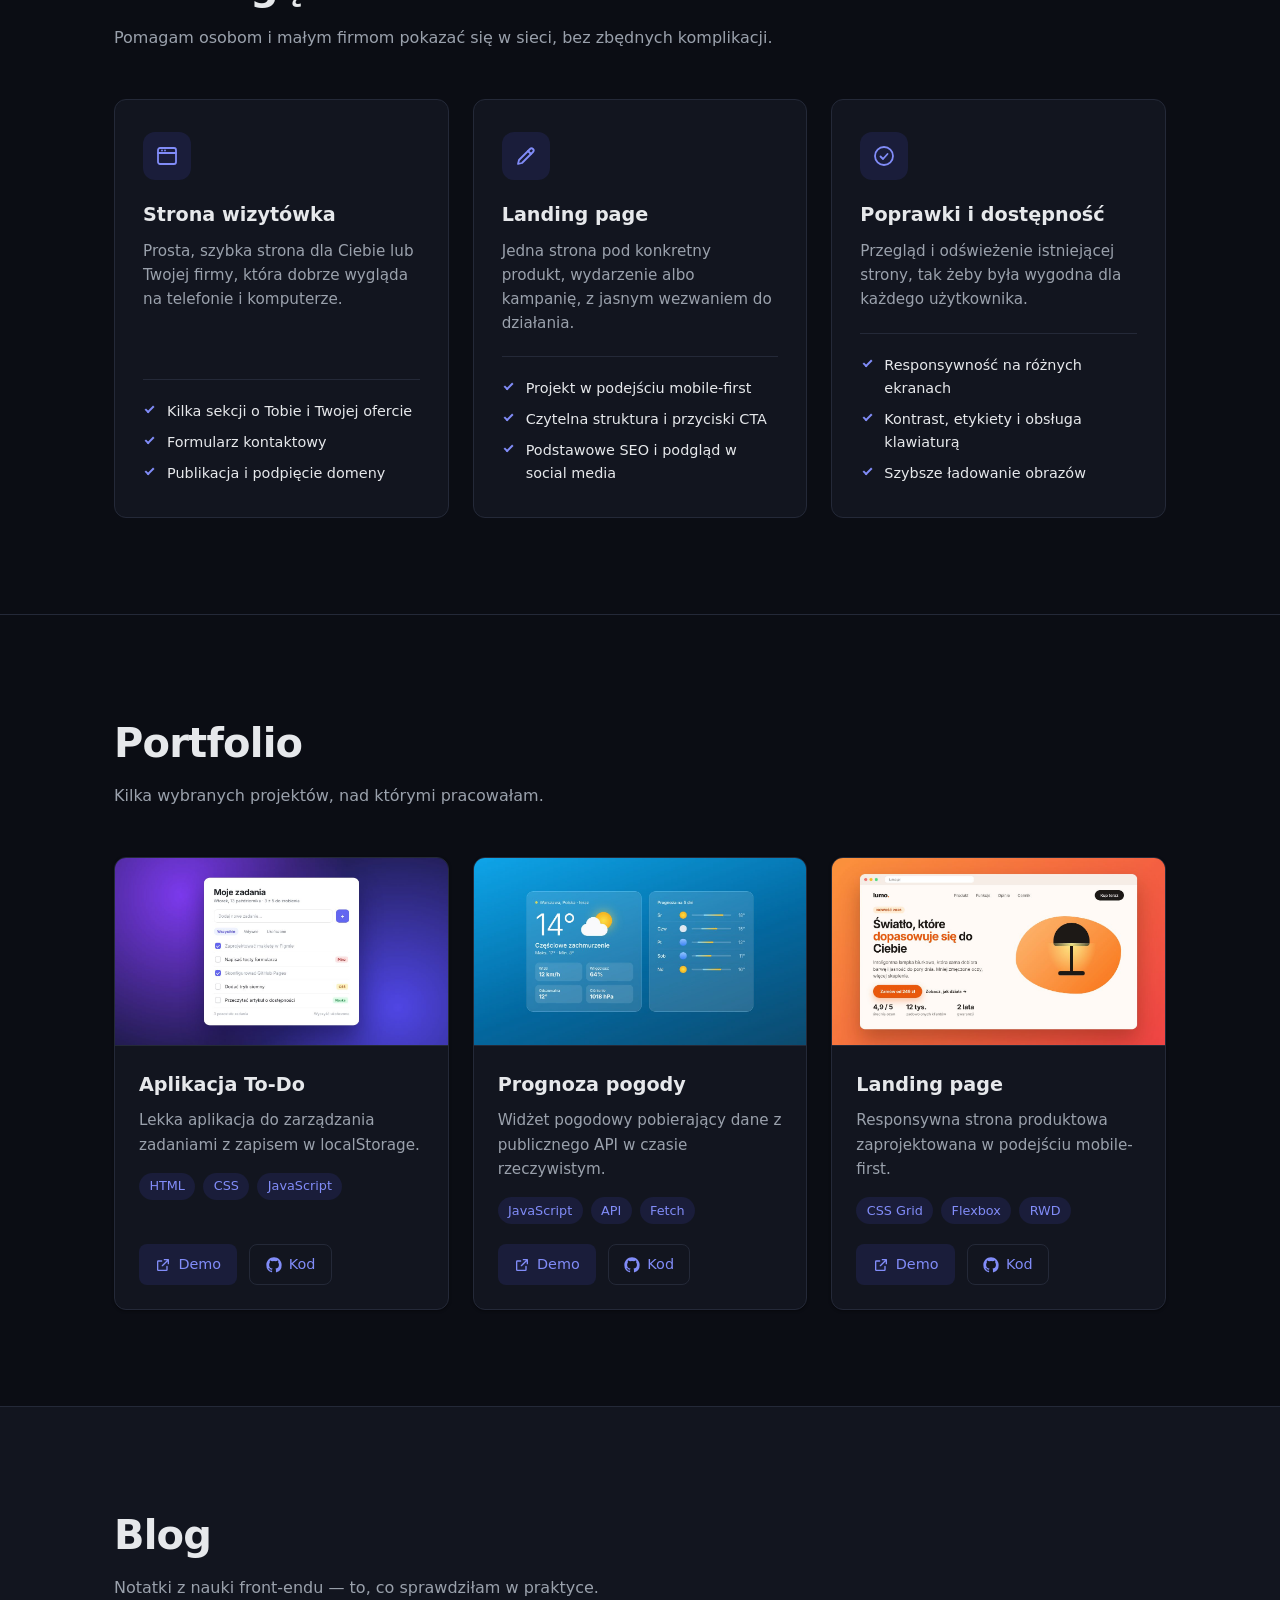
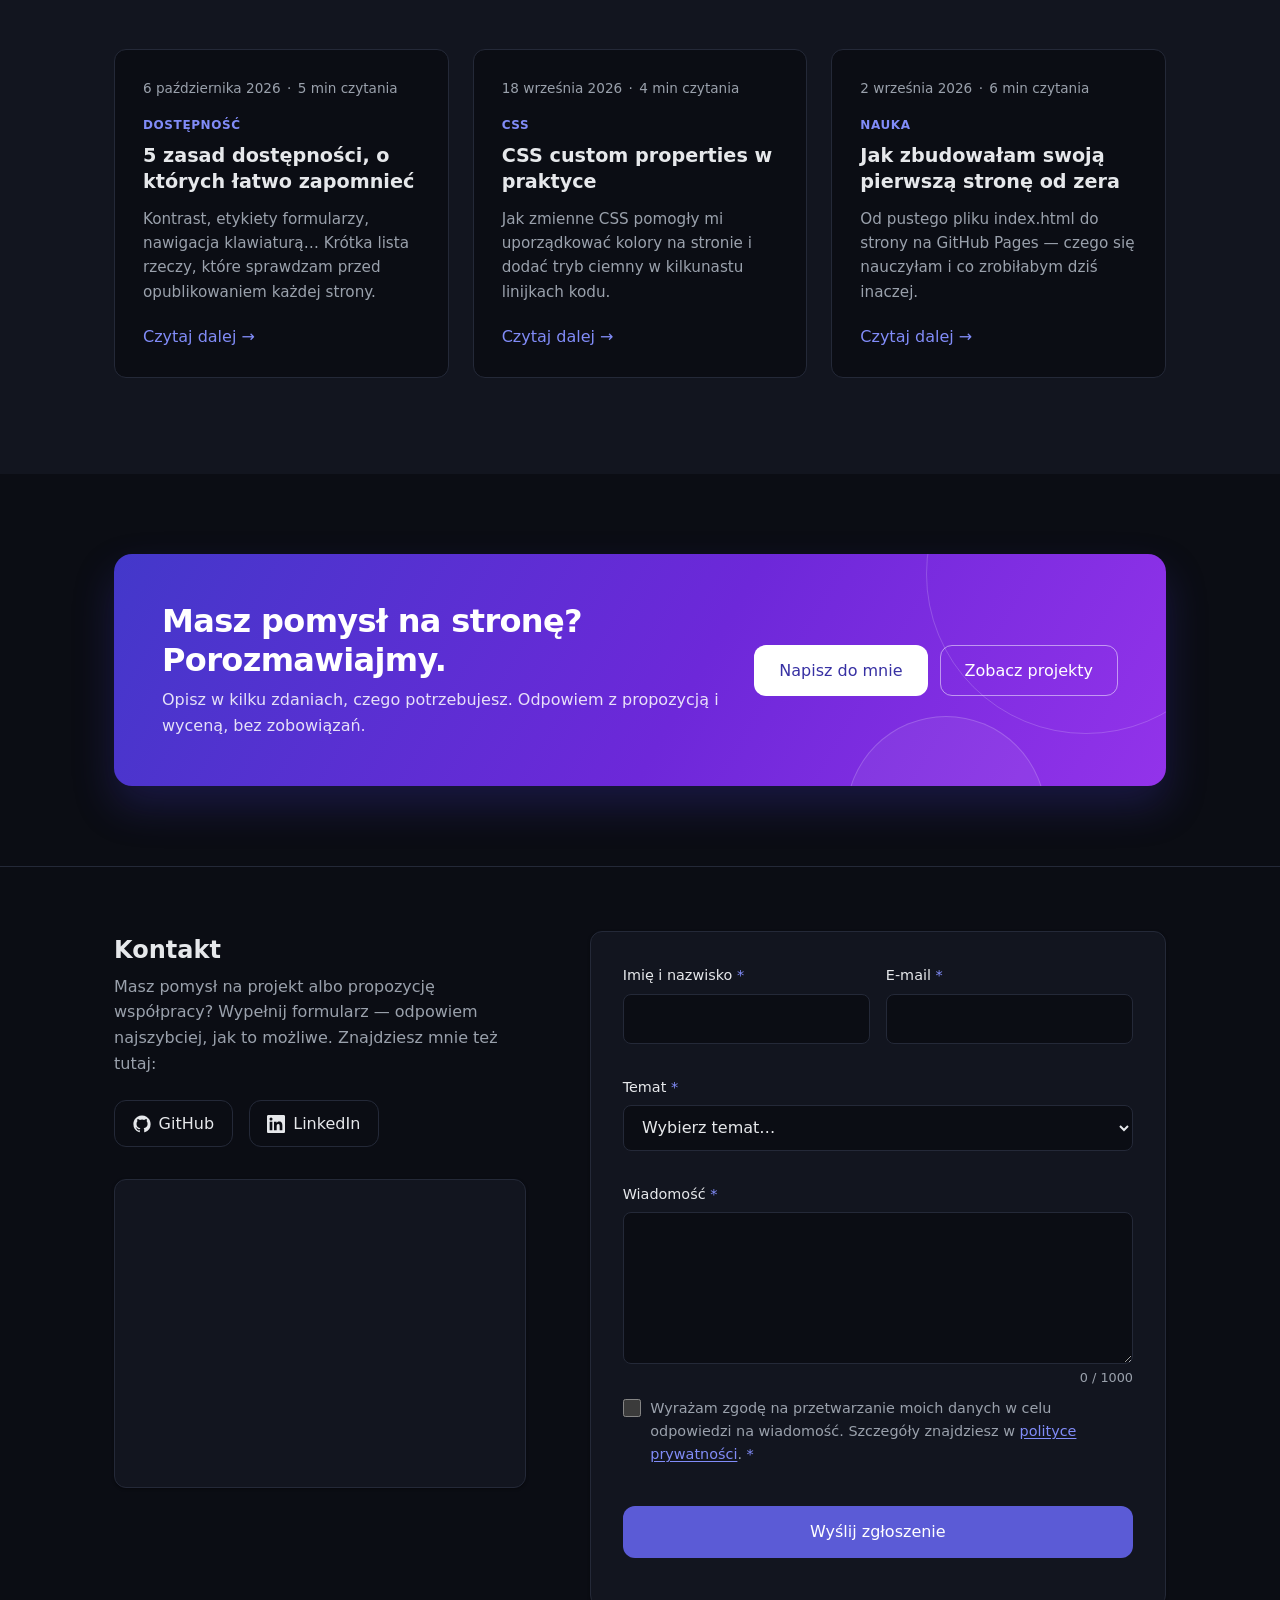
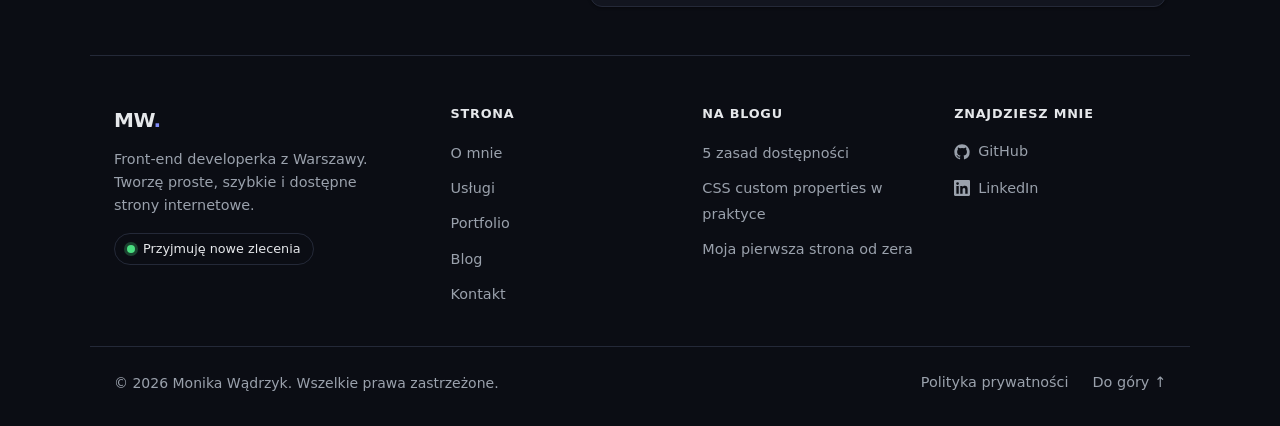
==== commit abb1707f: "Dodaj sekcję usług, pasek CTA, rozbudowaną stopkę, politykę prywatności i meta OG - Karty portfolio:" ====
--- a/index.html
+++ b/index.html
@@ -4,13 +4,31 @@
   <meta charset="UTF-8">
   <meta name="viewport" content="width=device-width, initial-scale=1.0">
   <title>Monika Wądrzyk — Strona osobista</title>
+  <meta name="description" content="Monika Wądrzyk, front-end developerka z Warszawy. Tworzę proste, szybkie i dostępne strony internetowe: wizytówki, landing page i poprawki istniejących stron.">
+  <meta name="theme-color" content="#0b0d14">
+  <link rel="canonical" href="https://monikawadrzyk-bot.github.io/moja-strona/">
+
+  <!-- Open Graph / podgląd linku w mediach społecznościowych -->
+  <meta property="og:type" content="website">
+  <meta property="og:locale" content="pl_PL">
+  <meta property="og:site_name" content="Monika Wądrzyk">
+  <meta property="og:title" content="Monika Wądrzyk — front-end developerka">
+  <meta property="og:description" content="Proste, szybkie i dostępne strony internetowe. Zobacz moje projekty i napisz, jeśli potrzebujesz strony.">
+  <meta property="og:url" content="https://monikawadrzyk-bot.github.io/moja-strona/">
+  <meta property="og:image" content="https://monikawadrzyk-bot.github.io/moja-strona/assets/images/og-image.png">
+  <meta property="og:image:width" content="1200">
+  <meta property="og:image:height" content="630">
+  <meta property="og:image:alt" content="Monika Wądrzyk — front-end developerka. Proste, szybkie i dostępne strony internetowe.">
+  <meta name="twitter:card" content="summary_large_image">
   <link rel="stylesheet" href="styles.css">
   <link rel="stylesheet" href="about.css">
   <link rel="stylesheet" href="contact.css">
   <link rel="stylesheet" href="blog.css">
   <link rel="stylesheet" href="hero.css">
+  <link rel="stylesheet" href="sections.css">
+  <link rel="stylesheet" href="footer.css">
 </head>
-<body>
+<body id="top">
   <header class="navbar">
     <div class="container navbar__inner">
       <a href="#home" class="navbar__logo">MW<span>.</span></a>
@@ -21,6 +39,7 @@
         <ul class="navbar__links">
           <li><a href="#home" class="active">Home</a></li>
           <li><a href="#o-mnie">O mnie</a></li>
+          <li><a href="#uslugi">Usługi</a></li>
           <li><a href="#portfolio">Portfolio</a></li>
           <li><a href="#blog">Blog</a></li>
           <li><a href="#kontakt">Kontakt</a></li>
@@ -79,6 +98,54 @@
       </div>
     </section>
 
+    <section id="uslugi" class="services">
+      <div class="container">
+        <h2 class="section-title">Co mogę dla Ciebie zrobić</h2>
+        <p class="section-subtitle">Pomagam osobom i małym firmom pokazać się w sieci, bez zbędnych komplikacji.</p>
+
+        <div class="services__grid">
+          <article class="service">
+            <div class="service__icon" aria-hidden="true">
+              <svg viewBox="0 0 24 24"><rect x="3" y="4" width="18" height="16" rx="2"/><path d="M3 9h18M7 6.5h.01M10 6.5h.01"/></svg>
+            </div>
+            <h3 class="service__title">Strona wizytówka</h3>
+            <p class="service__text">Prosta, szybka strona dla Ciebie lub Twojej firmy, która dobrze wygląda na telefonie i komputerze.</p>
+            <ul class="service__list">
+              <li>Kilka sekcji o Tobie i Twojej ofercie</li>
+              <li>Formularz kontaktowy</li>
+              <li>Publikacja i podpięcie domeny</li>
+            </ul>
+          </article>
+
+          <article class="service">
+            <div class="service__icon" aria-hidden="true">
+              <svg viewBox="0 0 24 24"><path d="M4 20l4-1 11-11a2.1 2.1 0 0 0-3-3L5 16l-1 4Z"/><path d="M14 7l3 3"/></svg>
+            </div>
+            <h3 class="service__title">Landing page</h3>
+            <p class="service__text">Jedna strona pod konkretny produkt, wydarzenie albo kampanię, z jasnym wezwaniem do działania.</p>
+            <ul class="service__list">
+              <li>Projekt w podejściu mobile-first</li>
+              <li>Czytelna struktura i przyciski CTA</li>
+              <li>Podstawowe SEO i podgląd w social media</li>
+            </ul>
+          </article>
+
+          <article class="service">
+            <div class="service__icon" aria-hidden="true">
+              <svg viewBox="0 0 24 24"><circle cx="12" cy="12" r="9"/><path d="M8.5 12.5l2.5 2.5 4.5-5"/></svg>
+            </div>
+            <h3 class="service__title">Poprawki i dostępność</h3>
+            <p class="service__text">Przegląd i odświeżenie istniejącej strony, tak żeby była wygodna dla każdego użytkownika.</p>
+            <ul class="service__list">
+              <li>Responsywność na różnych ekranach</li>
+              <li>Kontrast, etykiety i obsługa klawiaturą</li>
+              <li>Szybsze ładowanie obrazów</li>
+            </ul>
+          </article>
+        </div>
+      </div>
+    </section>
+
     <section id="portfolio" class="portfolio">
       <div class="container">
         <h2 class="section-title">Portfolio</h2>
@@ -96,7 +163,19 @@
               <ul class="card__tags">
                 <li>HTML</li><li>CSS</li><li>JavaScript</li>
               </ul>
-              <a href="#" class="card__link">Zobacz projekt &rarr;</a>
+              <!-- TODO: podmień na prawdziwe adresy demo i repozytorium -->
+              <div class="card__links">
+                <a href="https://monikawadrzyk-bot.github.io/todo-app/" class="card__link card__link--primary" target="_blank" rel="noopener noreferrer"
+                   aria-label="Demo projektu Aplikacja To-Do (otwiera się w nowej karcie)">
+                  <svg viewBox="0 0 24 24" aria-hidden="true"><path d="M14 4h6v6M20 4l-9 9M18 14v5a1 1 0 0 1-1 1H5a1 1 0 0 1-1-1V7a1 1 0 0 1 1-1h5"/></svg>
+                  Demo
+                </a>
+                <a href="https://github.com/monikawadrzyk-bot/todo-app" class="card__link" target="_blank" rel="noopener noreferrer"
+                   aria-label="Kod projektu Aplikacja To-Do na GitHubie (otwiera się w nowej karcie)">
+                  <svg viewBox="0 0 24 24" aria-hidden="true"><path d="M12 .5C5.65.5.5 5.65.5 12a11.5 11.5 0 0 0 7.86 10.92c.58.1.79-.25.79-.56v-2c-3.2.7-3.87-1.37-3.87-1.37-.52-1.33-1.28-1.69-1.28-1.69-1.05-.72.08-.7.08-.7 1.16.08 1.77 1.19 1.77 1.19 1.03 1.77 2.7 1.26 3.36.96.1-.75.4-1.26.73-1.55-2.55-.29-5.24-1.28-5.24-5.69 0-1.26.45-2.29 1.19-3.1-.12-.29-.52-1.46.11-3.05 0 0 .97-.31 3.17 1.18a11 11 0 0 1 5.77 0c2.2-1.49 3.17-1.18 3.17-1.18.63 1.59.23 2.76.11 3.05.74.81 1.19 1.84 1.19 3.1 0 4.42-2.7 5.4-5.26 5.68.41.36.78 1.06.78 2.14v3.17c0 .31.21.67.8.56A11.5 11.5 0 0 0 23.5 12C23.5 5.65 18.35.5 12 .5Z"/></svg>
+                  Kod
+                </a>
+              </div>
             </div>
           </article>
 
@@ -111,7 +190,19 @@
               <ul class="card__tags">
                 <li>JavaScript</li><li>API</li><li>Fetch</li>
               </ul>
-              <a href="#" class="card__link">Zobacz projekt &rarr;</a>
+              <!-- TODO: podmień na prawdziwe adresy demo i repozytorium -->
+              <div class="card__links">
+                <a href="https://monikawadrzyk-bot.github.io/prognoza-pogody/" class="card__link card__link--primary" target="_blank" rel="noopener noreferrer"
+                   aria-label="Demo projektu Prognoza pogody (otwiera się w nowej karcie)">
+                  <svg viewBox="0 0 24 24" aria-hidden="true"><path d="M14 4h6v6M20 4l-9 9M18 14v5a1 1 0 0 1-1 1H5a1 1 0 0 1-1-1V7a1 1 0 0 1 1-1h5"/></svg>
+                  Demo
+                </a>
+                <a href="https://github.com/monikawadrzyk-bot/prognoza-pogody" class="card__link" target="_blank" rel="noopener noreferrer"
+                   aria-label="Kod projektu Prognoza pogody na GitHubie (otwiera się w nowej karcie)">
+                  <svg viewBox="0 0 24 24" aria-hidden="true"><path d="M12 .5C5.65.5.5 5.65.5 12a11.5 11.5 0 0 0 7.86 10.92c.58.1.79-.25.79-.56v-2c-3.2.7-3.87-1.37-3.87-1.37-.52-1.33-1.28-1.69-1.28-1.69-1.05-.72.08-.7.08-.7 1.16.08 1.77 1.19 1.77 1.19 1.03 1.77 2.7 1.26 3.36.96.1-.75.4-1.26.73-1.55-2.55-.29-5.24-1.28-5.24-5.69 0-1.26.45-2.29 1.19-3.1-.12-.29-.52-1.46.11-3.05 0 0 .97-.31 3.17 1.18a11 11 0 0 1 5.77 0c2.2-1.49 3.17-1.18 3.17-1.18.63 1.59.23 2.76.11 3.05.74.81 1.19 1.84 1.19 3.1 0 4.42-2.7 5.4-5.26 5.68.41.36.78 1.06.78 2.14v3.17c0 .31.21.67.8.56A11.5 11.5 0 0 0 23.5 12C23.5 5.65 18.35.5 12 .5Z"/></svg>
+                  Kod
+                </a>
+              </div>
             </div>
           </article>
 
@@ -126,7 +217,19 @@
               <ul class="card__tags">
                 <li>CSS Grid</li><li>Flexbox</li><li>RWD</li>
               </ul>
-              <a href="#" class="card__link">Zobacz projekt &rarr;</a>
+              <!-- TODO: podmień na prawdziwe adresy demo i repozytorium -->
+              <div class="card__links">
+                <a href="https://monikawadrzyk-bot.github.io/landing-lumo/" class="card__link card__link--primary" target="_blank" rel="noopener noreferrer"
+                   aria-label="Demo projektu Landing page (otwiera się w nowej karcie)">
+                  <svg viewBox="0 0 24 24" aria-hidden="true"><path d="M14 4h6v6M20 4l-9 9M18 14v5a1 1 0 0 1-1 1H5a1 1 0 0 1-1-1V7a1 1 0 0 1 1-1h5"/></svg>
+                  Demo
+                </a>
+                <a href="https://github.com/monikawadrzyk-bot/landing-lumo" class="card__link" target="_blank" rel="noopener noreferrer"
+                   aria-label="Kod projektu Landing page na GitHubie (otwiera się w nowej karcie)">
+                  <svg viewBox="0 0 24 24" aria-hidden="true"><path d="M12 .5C5.65.5.5 5.65.5 12a11.5 11.5 0 0 0 7.86 10.92c.58.1.79-.25.79-.56v-2c-3.2.7-3.87-1.37-3.87-1.37-.52-1.33-1.28-1.69-1.28-1.69-1.05-.72.08-.7.08-.7 1.16.08 1.77 1.19 1.77 1.19 1.03 1.77 2.7 1.26 3.36.96.1-.75.4-1.26.73-1.55-2.55-.29-5.24-1.28-5.24-5.69 0-1.26.45-2.29 1.19-3.1-.12-.29-.52-1.46.11-3.05 0 0 .97-.31 3.17 1.18a11 11 0 0 1 5.77 0c2.2-1.49 3.17-1.18 3.17-1.18.63 1.59.23 2.76.11 3.05.74.81 1.19 1.84 1.19 3.1 0 4.42-2.7 5.4-5.26 5.68.41.36.78 1.06.78 2.14v3.17c0 .31.21.67.8.56A11.5 11.5 0 0 0 23.5 12C23.5 5.65 18.35.5 12 .5Z"/></svg>
+                  Kod
+                </a>
+              </div>
             </div>
           </article>
         </div>
@@ -189,6 +292,21 @@
             </p>
             <a href="blog/pierwsza-strona.html" class="post__link" aria-hidden="true" tabindex="-1">Czytaj dalej &rarr;</a>
           </article>
+        </div>
+      </div>
+    </section>
+
+    <section class="cta" aria-labelledby="cta-title">
+      <div class="container">
+        <div class="cta__inner">
+          <div class="cta__content">
+            <h2 class="cta__title" id="cta-title">Masz pomysł na stronę? Porozmawiajmy.</h2>
+            <p class="cta__text">Opisz w kilku zdaniach, czego potrzebujesz. Odpowiem z propozycją i wyceną, bez zobowiązań.</p>
+          </div>
+          <div class="cta__actions">
+            <a href="#kontakt" class="btn btn--light">Napisz do mnie</a>
+            <a href="#portfolio" class="btn btn--outline-light">Zobacz projekty</a>
+          </div>
         </div>
       </div>
     </section>
@@ -267,7 +385,7 @@
 
         <div class="form__field form__field--checkbox">
           <input type="checkbox" id="cf-consent" name="consent" required aria-describedby="cf-consent-error">
-          <label for="cf-consent">Wyrażam zgodę na przetwarzanie moich danych w celu odpowiedzi na wiadomość. <span aria-hidden="true">*</span></label>
+          <label for="cf-consent">Wyrażam zgodę na przetwarzanie moich danych w celu odpowiedzi na wiadomość. Szczegóły znajdziesz w <a href="polityka-prywatnosci.html" target="_blank" rel="noopener">polityce prywatności</a>. <span aria-hidden="true">*</span></label>
           <p class="form__error" id="cf-consent-error" aria-live="polite"></p>
         </div>
 
@@ -275,8 +393,44 @@
         <p class="form__status" id="cf-status" role="status"></p>
       </form>
     </div>
+    <div class="container footer__grid">
+      <div class="footer__brand">
+        <a href="#home" class="navbar__logo">MW<span>.</span></a>
+        <p>Front-end developerka z Warszawy. Tworzę proste, szybkie i dostępne strony internetowe.</p>
+        <p class="footer__status"><span aria-hidden="true"></span>Przyjmuję nowe zlecenia</p>
+      </div>
+      <nav class="footer__col" aria-label="Nawigacja w stopce">
+        <h3 class="footer__heading">Strona</h3>
+        <ul>
+          <li><a href="#o-mnie">O mnie</a></li>
+          <li><a href="#uslugi">Usługi</a></li>
+          <li><a href="#portfolio">Portfolio</a></li>
+          <li><a href="#blog">Blog</a></li>
+          <li><a href="#kontakt">Kontakt</a></li>
+        </ul>
+      </nav>
+      <div class="footer__col">
+        <h3 class="footer__heading">Na blogu</h3>
+        <ul>
+          <li><a href="blog/dostepnosc-5-zasad.html">5 zasad dostępności</a></li>
+          <li><a href="blog/css-custom-properties.html">CSS custom properties w praktyce</a></li>
+          <li><a href="blog/pierwsza-strona.html">Moja pierwsza strona od zera</a></li>
+        </ul>
+      </div>
+      <div class="footer__col">
+        <h3 class="footer__heading">Znajdziesz mnie</h3>
+        <ul class="footer__social">
+          <li><a href="https://github.com/monikawadrzyk-bot" target="_blank" rel="noopener noreferrer"><svg viewBox="0 0 24 24" aria-hidden="true"><path d="M12 .5C5.65.5.5 5.65.5 12a11.5 11.5 0 0 0 7.86 10.92c.58.1.79-.25.79-.56v-2c-3.2.7-3.87-1.37-3.87-1.37-.52-1.33-1.28-1.69-1.28-1.69-1.05-.72.08-.7.08-.7 1.16.08 1.77 1.19 1.77 1.19 1.03 1.77 2.7 1.26 3.36.96.1-.75.4-1.26.73-1.55-2.55-.29-5.24-1.28-5.24-5.69 0-1.26.45-2.29 1.19-3.1-.12-.29-.52-1.46.11-3.05 0 0 .97-.31 3.17 1.18a11 11 0 0 1 5.77 0c2.2-1.49 3.17-1.18 3.17-1.18.63 1.59.23 2.76.11 3.05.74.81 1.19 1.84 1.19 3.1 0 4.42-2.7 5.4-5.26 5.68.41.36.78 1.06.78 2.14v3.17c0 .31.21.67.8.56A11.5 11.5 0 0 0 23.5 12C23.5 5.65 18.35.5 12 .5Z"/></svg>GitHub</a></li>
+          <li><a href="https://www.linkedin.com/" target="_blank" rel="noopener noreferrer"><svg viewBox="0 0 24 24" aria-hidden="true"><path d="M20.45 20.45h-3.56v-5.57c0-1.33-.02-3.04-1.85-3.04-1.85 0-2.14 1.45-2.14 2.94v5.67H9.35V9h3.41v1.56h.05c.48-.9 1.64-1.85 3.37-1.85 3.6 0 4.27 2.37 4.27 5.46v6.28ZM5.34 7.43a2.06 2.06 0 1 1 0-4.13 2.06 2.06 0 0 1 0 4.13ZM7.12 20.45H3.56V9h3.56v11.45ZM22.22 0H1.77C.79 0 0 .77 0 1.73v20.54C0 23.23.79 24 1.77 24h20.45c.98 0 1.78-.77 1.78-1.73V1.73C24 .77 23.2 0 22.22 0Z"/></svg>LinkedIn</a></li>
+        </ul>
+      </div>
+    </div>
     <div class="container footer__bottom">
       <p>&copy; <span id="year"></span> Monika Wądrzyk. Wszelkie prawa zastrzeżone.</p>
+      <ul class="footer__legal">
+        <li><a href="polityka-prywatnosci.html">Polityka prywatności</a></li>
+        <li><a href="#top" class="footer__top">Do góry &uarr;</a></li>
+      </ul>
     </div>
   </footer>
 
--- a/styles.css
+++ b/styles.css
@@ -406,7 +406,7 @@
   }
 
   .navbar__links.open {
-    max-height: 300px;
+    max-height: 400px;
   }
 
   .navbar__links a {
--- a/contact.css
+++ b/contact.css
@@ -180,3 +180,13 @@
     gap: 0;
   }
 }
+
+.form__field--checkbox label a {
+  color: var(--color-accent);
+  text-decoration: underline;
+  text-underline-offset: 2px;
+}
+
+.form__field--checkbox label a:hover {
+  color: var(--color-accent-hover);
+}
--- a/sections.css
+++ b/sections.css
@@ -0,0 +1,247 @@
+/* ===== Sekcja Usługi ===== */
+.services {
+  padding: 6rem 0;
+}
+
+.services__grid {
+  display: grid;
+  grid-template-columns: repeat(auto-fit, minmax(260px, 1fr));
+  gap: 1.5rem;
+}
+
+.service {
+  display: flex;
+  flex-direction: column;
+  padding: 2rem 1.75rem;
+  background: var(--color-surface);
+  border: 1px solid var(--color-border);
+  border-radius: var(--radius);
+  transition: transform var(--transition), box-shadow var(--transition), border-color var(--transition);
+}
+
+.service:hover {
+  transform: translateY(-4px);
+  box-shadow: var(--shadow-hover);
+  border-color: var(--color-accent);
+}
+
+.service__icon {
+  display: grid;
+  place-items: center;
+  width: 48px;
+  height: 48px;
+  margin-bottom: 1.25rem;
+  border-radius: 12px;
+  background: var(--color-accent-soft);
+  color: var(--color-accent);
+}
+
+.service__icon svg {
+  width: 24px;
+  height: 24px;
+  fill: none;
+  stroke: currentColor;
+  stroke-width: 1.8;
+  stroke-linecap: round;
+  stroke-linejoin: round;
+}
+
+.service__title {
+  font-size: 1.2rem;
+  margin-bottom: 0.5rem;
+}
+
+.service__text {
+  color: var(--color-muted);
+  font-size: 0.95rem;
+  margin-bottom: 1.25rem;
+}
+
+.service__list {
+  margin-top: auto;
+  padding-top: 1.25rem;
+  border-top: 1px solid var(--color-border);
+  display: grid;
+  gap: 0.5rem;
+  font-size: 0.9rem;
+}
+
+.service__list li {
+  position: relative;
+  padding-left: 1.5rem;
+}
+
+.service__list li::before {
+  content: "";
+  position: absolute;
+  left: 0.15rem;
+  top: 0.45em;
+  width: 0.55rem;
+  height: 0.3rem;
+  border-left: 2px solid var(--color-accent);
+  border-bottom: 2px solid var(--color-accent);
+  transform: rotate(-45deg);
+}
+
+/* Portfolio zaczyna się zaraz po Usługach, więc oddzielamy je linią */
+.services + .portfolio {
+  border-top: 1px solid var(--color-border);
+}
+
+/* ===== Linki w kartach portfolio ===== */
+.card__links {
+  margin-top: auto;
+  display: flex;
+  flex-wrap: wrap;
+  gap: 0.75rem;
+}
+
+.card__links .card__link {
+  margin-top: 0;
+  display: inline-flex;
+  align-items: center;
+  gap: 0.45rem;
+  padding: 0.5rem 0.95rem;
+  font-size: 0.9rem;
+  border: 1px solid var(--color-border);
+  border-radius: 8px;
+  transition: border-color var(--transition), color var(--transition), background var(--transition);
+}
+
+.card__links .card__link:hover {
+  border-color: var(--color-accent);
+}
+
+.card__links .card__link--primary {
+  background: var(--color-accent-soft);
+  border-color: transparent;
+}
+
+.card__links .card__link--primary:hover {
+  border-color: var(--color-accent);
+}
+
+.card__links svg {
+  width: 16px;
+  height: 16px;
+  flex-shrink: 0;
+}
+
+.card__links .card__link--primary svg {
+  fill: none;
+  stroke: currentColor;
+  stroke-width: 2;
+  stroke-linecap: round;
+  stroke-linejoin: round;
+}
+
+.card__links .card__link:not(.card__link--primary) svg {
+  fill: currentColor;
+}
+
+/* ===== Pasek CTA ===== */
+.cta {
+  padding: 5rem 0;
+}
+
+.cta__inner {
+  position: relative;
+  overflow: hidden;
+  isolation: isolate;
+  display: flex;
+  flex-wrap: wrap;
+  align-items: center;
+  justify-content: space-between;
+  gap: 2rem;
+  padding: 3rem;
+  border-radius: calc(var(--radius) * 1.5);
+  background: linear-gradient(120deg, #4338ca, #6d28d9 55%, #9333ea);
+  box-shadow: 0 20px 40px rgba(67, 56, 202, 0.25);
+}
+
+/* Abstrakcyjne koła w tle, w duchu sekcji hero */
+.cta__inner::before,
+.cta__inner::after {
+  content: "";
+  position: absolute;
+  z-index: -1;
+  border-radius: 50%;
+  border: 1px solid rgba(255, 255, 255, 0.18);
+}
+
+.cta__inner::before {
+  width: 320px;
+  height: 320px;
+  right: -80px;
+  top: -140px;
+}
+
+.cta__inner::after {
+  width: 200px;
+  height: 200px;
+  right: 120px;
+  bottom: -130px;
+  background: rgba(255, 255, 255, 0.06);
+}
+
+.cta__content {
+  max-width: 560px;
+}
+
+.cta__title {
+  font-size: clamp(1.5rem, 3.5vw, 2rem);
+  line-height: 1.2;
+  letter-spacing: -0.02em;
+  color: #fff;
+  margin-bottom: 0.5rem;
+}
+
+.cta__text {
+  color: rgba(255, 255, 255, 0.85);
+}
+
+.cta__actions {
+  display: flex;
+  flex-wrap: wrap;
+  gap: 0.75rem;
+}
+
+.btn--light {
+  background: #fff;
+  color: #3730a3;
+}
+
+.btn--light:hover {
+  background: #eef2ff;
+}
+
+.btn--outline-light {
+  color: #fff;
+  border-color: rgba(255, 255, 255, 0.5);
+}
+
+.btn--outline-light:hover {
+  border-color: #fff;
+  background: rgba(255, 255, 255, 0.08);
+}
+
+.cta .btn:focus-visible {
+  outline: 2px solid #fff;
+  outline-offset: 3px;
+}
+
+@media (max-width: 640px) {
+  .cta {
+    padding: 3.5rem 0;
+  }
+
+  .cta__inner {
+    padding: 2rem 1.5rem;
+  }
+
+  .cta__actions,
+  .cta__actions .btn {
+    width: 100%;
+    text-align: center;
+  }
+}
--- a/footer.css
+++ b/footer.css
@@ -0,0 +1,112 @@
+/* ===== Rozbudowana stopka ===== */
+.footer__grid {
+  display: grid;
+  grid-template-columns: 1.4fr repeat(3, 1fr);
+  gap: 2.5rem;
+  padding-top: 3rem;
+  margin-bottom: 2.5rem;
+  border-top: 1px solid var(--color-border);
+}
+
+/* Na podstronach stopka nie ma nad sobą formularza, więc linia jest zbędna */
+.footer--site .footer__grid {
+  padding-top: 0;
+  border-top: 0;
+}
+
+.footer__brand p {
+  color: var(--color-muted);
+  font-size: 0.9rem;
+  max-width: 280px;
+  margin-top: 0.75rem;
+}
+
+.footer__brand .footer__status {
+  display: inline-flex;
+  align-items: center;
+  gap: 0.5rem;
+  margin-top: 1rem;
+  padding: 0.3rem 0.75rem;
+  border: 1px solid var(--color-border);
+  border-radius: 999px;
+  font-size: 0.8rem;
+  color: var(--color-text);
+}
+
+.footer__status span {
+  width: 8px;
+  height: 8px;
+  border-radius: 50%;
+  background: var(--color-success);
+  box-shadow: 0 0 0 3px color-mix(in srgb, var(--color-success) 25%, transparent);
+}
+
+.footer__heading {
+  font-size: 0.8rem;
+  font-weight: 600;
+  text-transform: uppercase;
+  letter-spacing: 0.06em;
+  color: var(--color-text);
+  margin-bottom: 1rem;
+}
+
+.footer__col ul {
+  display: grid;
+  gap: 0.6rem;
+}
+
+.footer__col a,
+.footer__legal a {
+  color: var(--color-muted);
+  font-size: 0.9rem;
+  transition: color var(--transition);
+}
+
+.footer__col a:hover,
+.footer__legal a:hover {
+  color: var(--color-accent);
+}
+
+.footer__social a {
+  display: inline-flex;
+  align-items: center;
+  gap: 0.5rem;
+}
+
+.footer__social svg {
+  width: 16px;
+  height: 16px;
+  fill: currentColor;
+}
+
+.footer__bottom {
+  display: flex;
+  flex-wrap: wrap;
+  justify-content: space-between;
+  align-items: center;
+  gap: 1rem;
+  padding-top: 1.5rem;
+  border-top: 1px solid var(--color-border);
+}
+
+.footer__legal {
+  display: flex;
+  flex-wrap: wrap;
+  gap: 1.5rem;
+}
+
+@media (max-width: 860px) {
+  .footer__grid {
+    grid-template-columns: 1fr 1fr;
+  }
+
+  .footer__brand {
+    grid-column: 1 / -1;
+  }
+}
+
+@media (max-width: 480px) {
+  .footer__grid {
+    grid-template-columns: 1fr;
+  }
+}
